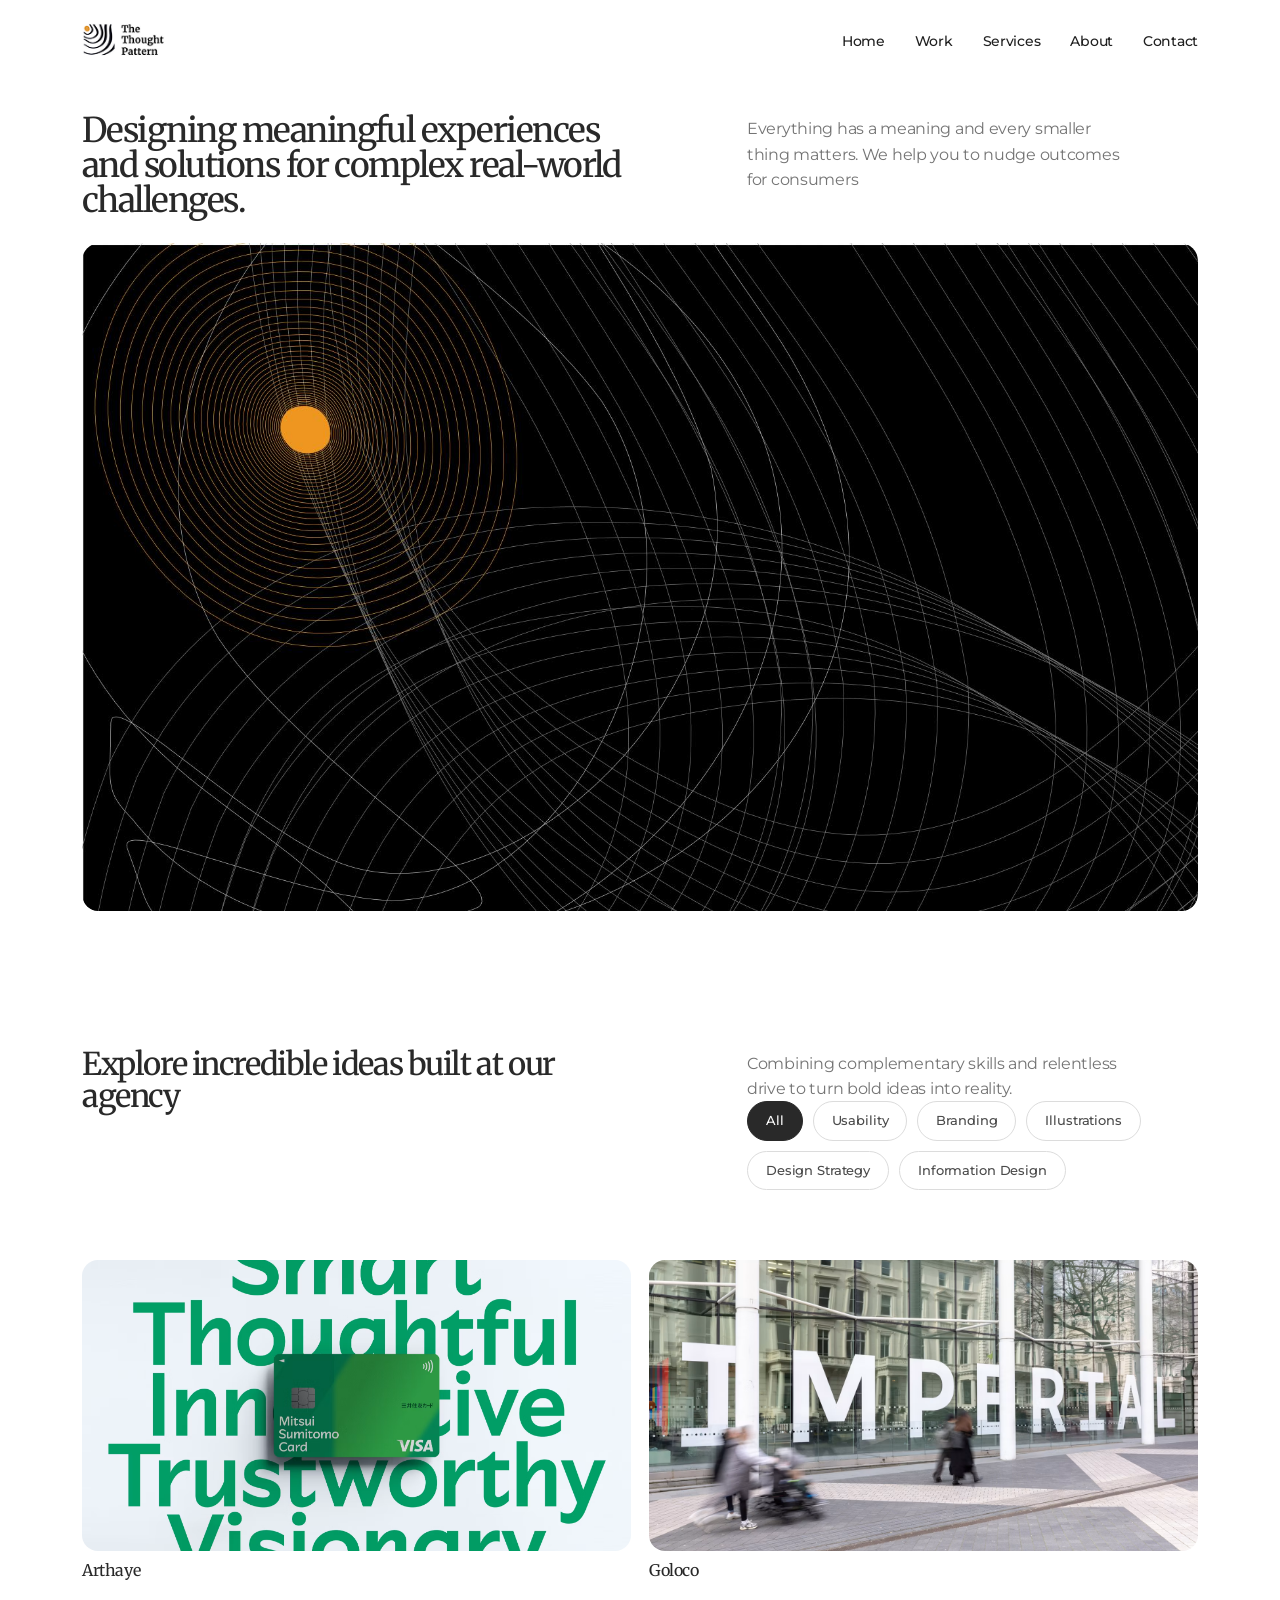
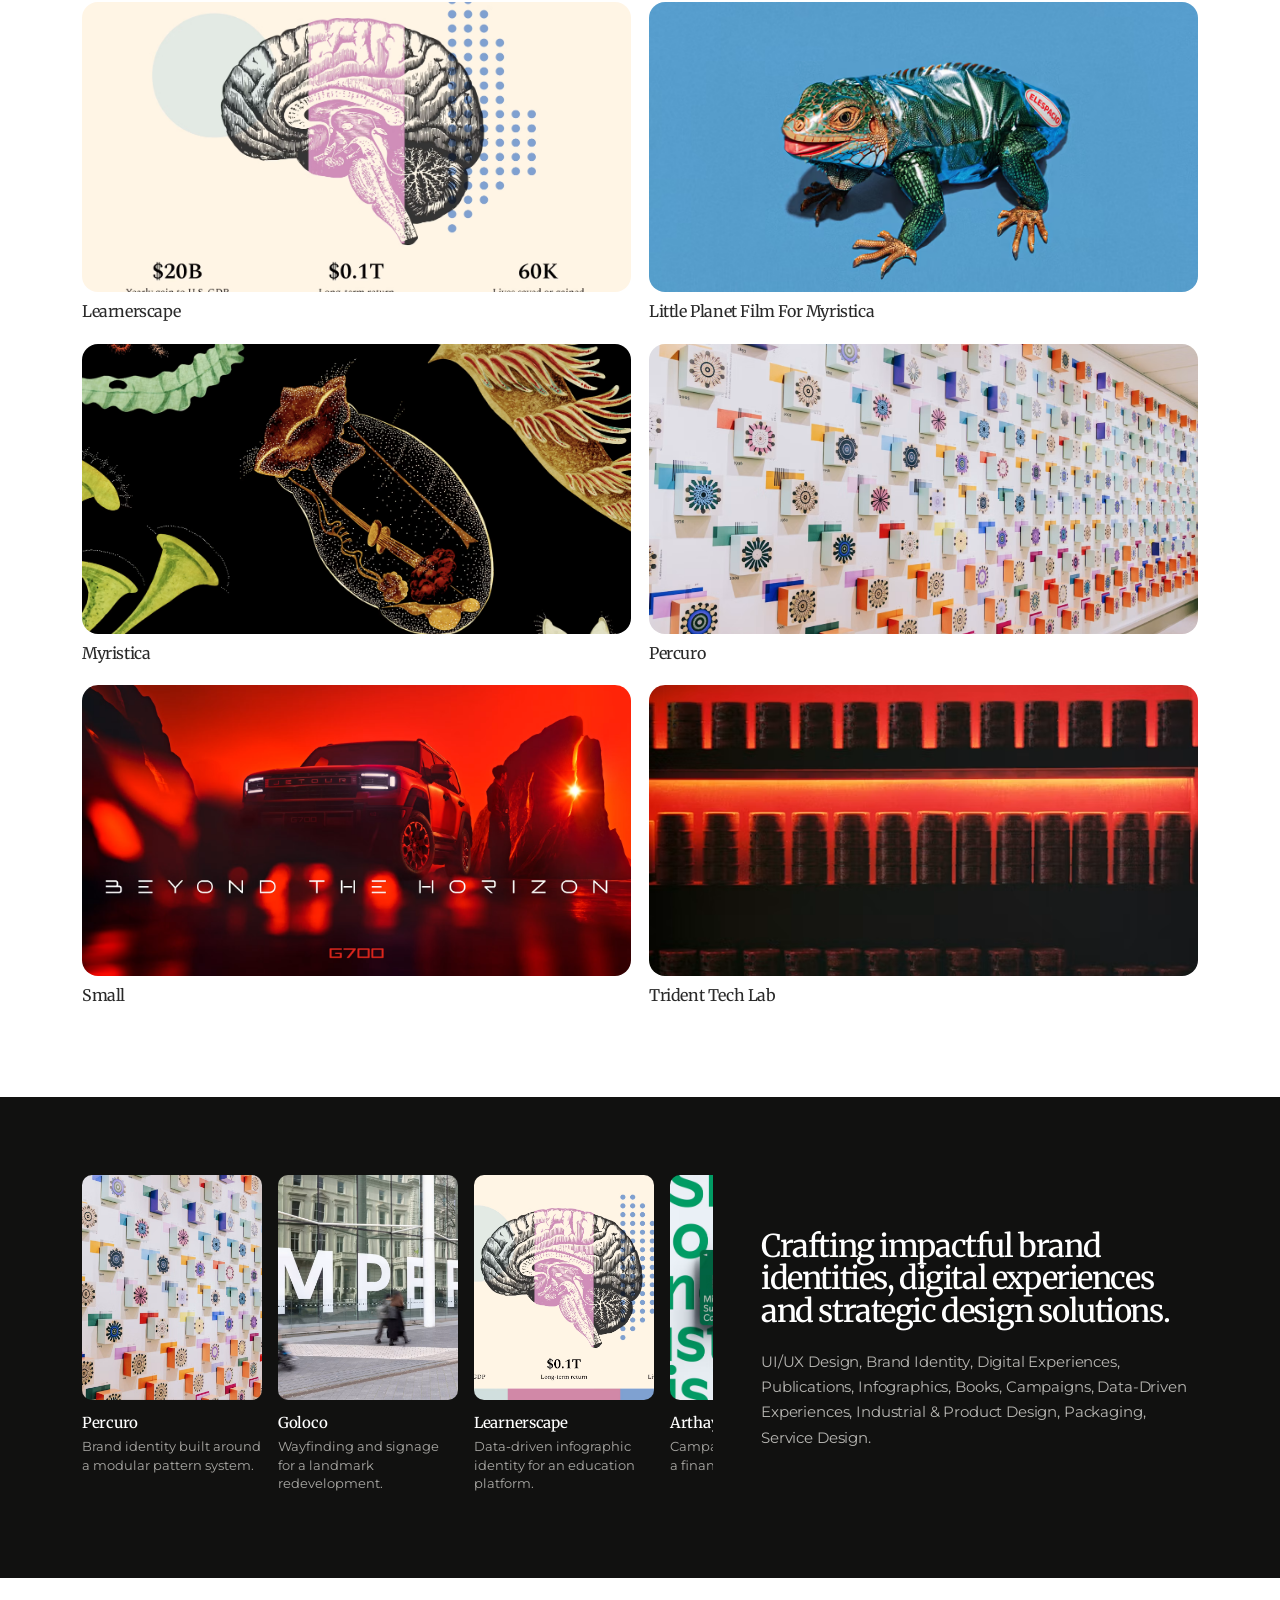
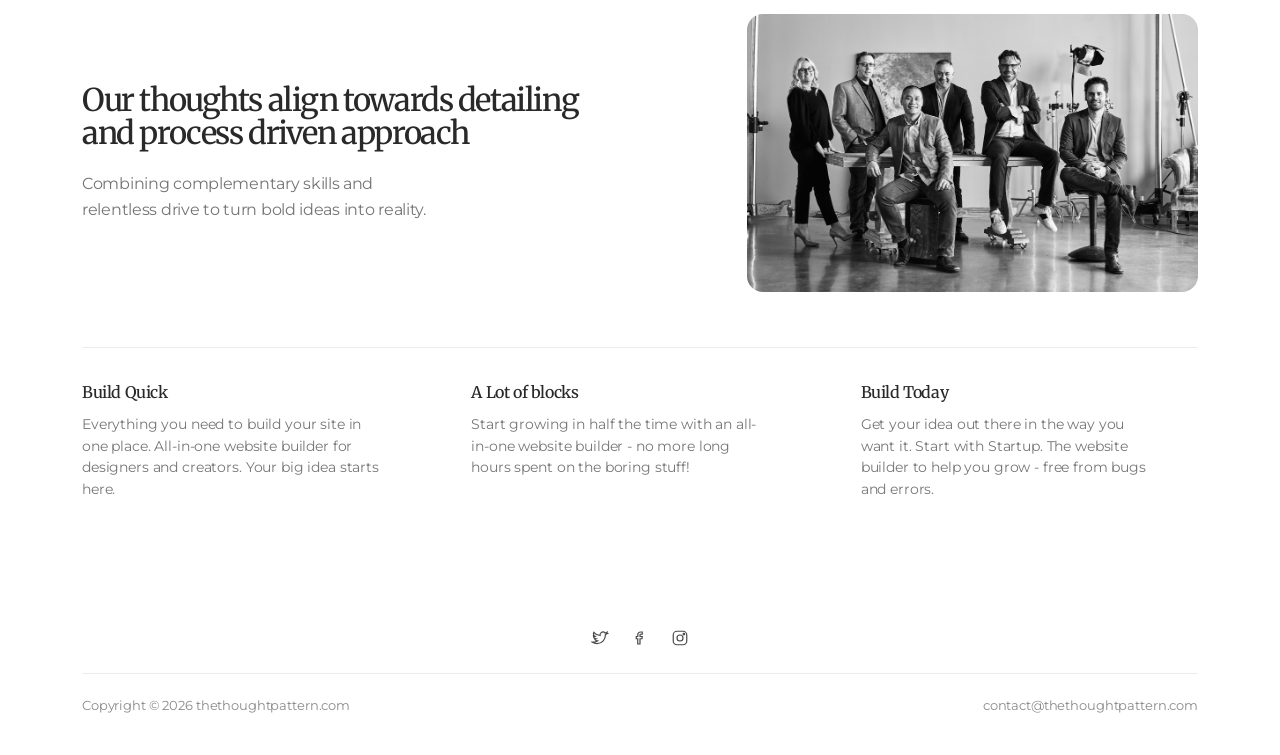
==== index.html @ 3c83d407 "Updated fixes from ChatGPT" ====
<!doctype html>
<html lang="en">
<head>
  <meta charset="utf-8">
  <meta name="viewport" content="width=device-width, initial-scale=1">
  <meta name="description" content="Bootstrap recreation of the Designmodo Startup reference page.">
  <title>Startup — Bootstrap Recreation</title>

  <!-- Bootstrap 5.1.2, matching the supplied Designmodo source -->
  <link href="https://cdn.jsdelivr.net/npm/bootstrap@5.1.2/dist/css/bootstrap.min.css" rel="stylesheet">

  <!-- Typography used by the supplied Designmodo source -->
  <link rel="preconnect" href="https://fonts.googleapis.com">
  <link rel="preconnect" href="https://fonts.gstatic.com" crossorigin>
  <link href="https://fonts.googleapis.com/css2?family=Merriweather:wght@300;400;500;600;700;800&family=Montserrat:wght@400;500;600;700&display=swap" rel="stylesheet">

  <link rel="stylesheet" href="styles.css">
</head>
<body>

<header class="site-header">
  <nav class="navbar navbar-expand-lg">
    <div class="container site-container">
      <a class="navbar-brand" href="#top" aria-label="Startup home">
        <img src="assets/logo-dark.png" alt="startup">
      </a>

      <button class="navbar-toggler border-0 shadow-none" type="button" data-bs-toggle="offcanvas" data-bs-target="#mobileNav" aria-controls="mobileNav" aria-label="Open navigation">
        <span class="navbar-toggler-icon"></span>
      </button>

      <div class="collapse navbar-collapse justify-content-end d-none d-lg-flex">
        <ul class="navbar-nav align-items-center">
          <li class="nav-item"><a class="nav-link" href="#home">Home</a></li>
          <li class="nav-item"><a class="nav-link" href="#showcase">Work</a></li>
          <li class="nav-item"><a class="nav-link" href="#services">Services</a></li>
          <li class="nav-item"><a class="nav-link" href="#features">About</a></li>
          <li class="nav-item"><a class="nav-link" href="#contact">Contact</a></li>
        </ul>
      </div>
    </div>
  </nav>
</header>

<div class="offcanvas offcanvas-end" tabindex="-1" id="mobileNav" aria-labelledby="mobileNavLabel">
  <div class="offcanvas-header">
    <a href="#top" class="mobile-logo" data-bs-dismiss="offcanvas"><img src="assets/logo-dark.png" alt="startup"></a>
    <button type="button" class="btn-close shadow-none" data-bs-dismiss="offcanvas" aria-label="Close"></button>
  </div>
  <div class="offcanvas-body">
    <nav class="mobile-links">
      <a href="#home" data-bs-dismiss="offcanvas">Home</a>
      <a href="#showcase" data-bs-dismiss="offcanvas">Work</a>
      <a href="#services" data-bs-dismiss="offcanvas">Services</a>
      <a href="#features" data-bs-dismiss="offcanvas">About</a>
      <a href="#contact" data-bs-dismiss="offcanvas">Contact</a>
    </nav>
  </div>
</div>

<main id="top">
  <!-- Feature 6 -->
  <section id="home" class="hero-section">
    <div class="container site-container">
      <div class="row hero-copy align-items-start">
        <div class="col-lg-6">
          <h1 id="landingHeroTitle">Designing meaningful experiences and solutions for complex real-world challenges.</h1>
        </div>
        <div class="col-lg-5 offset-lg-1">
          <p id="landingHeroSubtitle" class="intro-copy">Everything has a meaning and every smaller thing matters. We help you to nudge outcomes for consumers!</p>
        </div>
      </div>

      <div class="hero-image-wrap">
        <img id="landingHeroImage" src="assets/feature6.jpeg" class="img-fluid w-100 feature-image-wrap" alt="Startup illustration">
      </div>
    </div>
  </section>

  <!-- Showcase 5 -->
  <section id="showcase" class="showcase-section">
    <div class="container site-container">
      <div class="row showcase-intro align-items-start">
        <div class="col-lg-6">
          <h2 id="landingShowcaseTitle">Explore incredible ideas built at our agency</h2>
        </div>
        <div class="col-lg-5 offset-lg-1">
          <p id="featuresSubtitle" class="intro-copy">Combining complementary skills and relentless drive to turn bold ideas into reality.</p>
          <div class="filter-pills">
            <button type="button" class="filter-pill active" data-filter="all">All</button>
            <button type="button" class="filter-pill" data-filter="usability">Usability</button>
            <button type="button" class="filter-pill" data-filter="branding">Branding</button>
            <button type="button" class="filter-pill" data-filter="illustrations">Illustrations</button>
            <button type="button" class="filter-pill" data-filter="design-strategy">Design Strategy</button>
            <button type="button" class="filter-pill" data-filter="information-design">Information Design</button>
          </div>
        </div>
      </div>

      <div id="projectsGrid" class="row g-4 showcase-grid">
        <div class="col-md-6 project-card" data-categories="branding,illustrations,design-strategy,information-design">
          <a href="work-details.html?project=little-planet" class="project-link">
            <img src="assets/show1.jpg" class="project-image feature-image-wrap" alt="Little Planet">
            <div class="project-meta"><span>Little Planet</span><span class="project-arrow"></span></div>
          </a>
        </div>
        <div class="col-md-6 project-card" data-categories="usability,design-strategy">
          <a href="work-details.html?project=trident-tech-lab" class="project-link">
            <img src="assets/show2.jpg" class="project-image feature-image-wrap" alt="Trident Tech Lab">
            <div class="project-meta"><span>Trident Tech Lab</span><span class="project-arrow"></span></div>
          </a>
        </div>
        <div class="col-md-6 project-card" data-categories="branding,illustrations">
          <a href="work-details.html?project=percuro" class="project-link">
            <img src="assets/show3.jpg" class="project-image feature-image-wrap" alt="Percuro">
            <div class="project-meta"><span>Percuro</span><span class="project-arrow"></span></div>
          </a>
        </div>
        <div class="col-md-6 project-card" data-categories="usability,information-design">
          <a href="work-details.html?project=goloco" class="project-link">
            <img src="assets/show4.jpg" class="project-image feature-image-wrap" alt="Goloco">
            <div class="project-meta"><span>Goloco</span><span class="project-arrow"></span></div>
          </a>
        </div>
        <div class="col-md-6 project-card" data-categories="information-design,illustrations">
          <a href="work-details.html?project=learnerscape" class="project-link">
            <img src="assets/show5.jpg" class="project-image feature-image-wrap" alt="Learnerscape">
            <div class="project-meta"><span>Learnerscape</span><span class="project-arrow"></span></div>
          </a>
        </div>
        <div class="col-md-6 project-card" data-categories="illustrations,branding">
          <a href="work-details.html?project=myristica" class="project-link">
            <img src="assets/show6.jpg" class="project-image feature-image-wrap" alt="Myristica">
            <div class="project-meta"><span>Myristica</span><span class="project-arrow"></span></div>
          </a>
        </div>
        <div class="col-md-6 project-card" data-categories="usability,branding">
          <a href="work-details.html?project=small" class="project-link">
            <img src="assets/show7.jpg" class="project-image feature-image-wrap" alt="Small">
            <div class="project-meta"><span>Small</span><span class="project-arrow"></span></div>
          </a>
        </div>
        <div class="col-md-6 project-card" data-categories="branding,design-strategy">
          <a href="work-details.html?project=arthaye" class="project-link">
            <img src="assets/show8.jpg" class="project-image feature-image-wrap" alt="Arthaye">
            <div class="project-meta"><span>Arthaye</span><span class="project-arrow"></span></div>
          </a>
        </div>
      </div>
    </div>
  </section>

  <!-- Services -->
  <section id="services" class="capabilities-section">
    <div class="container site-container">
      <div class="row capabilities-row align-items-center">
        <div class="col-lg-7 capabilities-strip-wrap">
          <div id="capabilitiesCards" class="capabilities-strip">
            <div class="capability-card">
              <img src="assets/show3.jpg" alt="Percuro">
              <h4>Percuro</h4>
              <p>Brand identity built around a modular pattern system.</p>
            </div>
            <div class="capability-card">
              <img src="assets/show4.jpg" alt="Goloco">
              <h4>Goloco</h4>
              <p>Wayfinding and signage for a landmark redevelopment.</p>
            </div>
            <div class="capability-card">
              <img src="assets/show5.jpg" alt="Learnerscape">
              <h4>Learnerscape</h4>
              <p>Data-driven infographic identity for an education platform.</p>
            </div>
            <div class="capability-card">
              <img src="assets/show8.jpg" alt="Arthaye">
              <h4>Arthaye</h4>
              <p>Campaign visual system for a financial services brand.</p>
            </div>
          </div>
        </div>
        <div class="col-lg-5 capabilities-copy">
          <h2 id="capabilitiesTitle">Crafting impactful brand identities, digital experiences and strategic design solutions.</h2>
          <p id="capabilitiesList" class="capabilities-list">UI/UX Design, Brand Identity, Digital Experiences, Publications, Infographics, Books, Campaigns, Data-Driven Experiences, Industrial &amp; Product Design, Packaging, Service Design.</p>
        </div>
      </div>
    </div>
  </section>

  <!-- Feature 18 -->
  <section id="features" class="feature-section">
    <div class="container site-container">
      <div class="row feature-top align-items-center">
        <div class="col-lg-6 feature-copy">
          <h2 id="featuresTitle">Our thoughts align towards detailing and process driven approach</h2>
          <p id="featuresSubtitle" class="intro-copy">Combining complementary skills and relentless drive to turn bold ideas into reality.</p>
        </div>
        <div class="col-lg-5 offset-lg-1">
          <div class="feature-image-wrap">
            <img id="featuresImage" src="assets/feature18.png" class="img-fluid w-100" alt="Startup feature illustration">
          </div>
        </div>
      </div>

      <div class="feature-divider"></div>

      <div id="featureColumns" class="row feature-columns">
        <div class="col-sm-4">
          <h3>Build Quick</h3>
          <p>Everything you need to build your site in one place. All-in-one website builder for designers and creators. Your big idea starts here.</p>
        </div>
        <div class="col-sm-4">
          <h3>A Lot of blocks</h3>
          <p>Start growing in half the time with an all-in-one website builder - no more long hours spent on the boring stuff!</p>
        </div>
        <div class="col-sm-4">
          <h3>Build Today</h3>
          <p>Get your idea out there in the way you want it. Start with Startup. The website builder to help you grow - free from bugs and errors.</p>
        </div>
      </div>
    </div>
  </section>
</main>

<footer id="contact" class="site-footer">
  <div class="container site-container">
    <div class="footer-social">
      <a id="footerTwitter" href="#" aria-label="Twitter"><svg viewBox="0 0 24 24" fill="none" stroke="currentColor" stroke-width="1.6"><path d="M22 5.9c-.7.3-1.5.6-2.3.7.8-.5 1.5-1.3 1.8-2.3-.8.5-1.7.8-2.6 1-1.5-1.6-4-1.7-5.6-.2-1 .9-1.4 2.3-1.2 3.6-3.3-.2-6.3-1.8-8.3-4.3-.3.6-.5 1.3-.5 2 0 1.4.7 2.6 1.8 3.3-.6 0-1.2-.2-1.8-.5v.1c0 1.9 1.4 3.5 3.2 3.9-.3.1-.7.1-1 .1-.3 0-.5 0-.7-.1.5 1.6 2 2.7 3.7 2.7-1.4 1.1-3.1 1.7-4.9 1.7H2c1.7 1.1 3.8 1.8 6 1.8 7.2 0 11.2-6 11.2-11.2v-.5c.8-.6 1.4-1.3 1.9-2.1z"/></svg></a>
      <a id="footerFacebook" href="#" aria-label="Facebook"><svg viewBox="0 0 24 24" fill="none" stroke="currentColor" stroke-width="1.6"><path d="M15 4h-2a4 4 0 0 0-4 4v2H7v3h2v7h3v-7h2.6l.4-3H12V8a1 1 0 0 1 1-1h2z"/></svg></a>
      <a id="footerInstagram" href="#" aria-label="Instagram"><svg viewBox="0 0 24 24" fill="none" stroke="currentColor" stroke-width="1.6"><rect x="3" y="3" width="18" height="18" rx="5"/><circle cx="12" cy="12" r="4"/><circle cx="17.2" cy="6.8" r="1"/></svg></a>
    </div>
    <div class="footer-bottom">
      <span id="footerCopyright">Copyright &copy; 2026 thethoughtpattern.com</span>
      <a id="footerEmail" href="mailto:contact@thethoughtpattern.com">contact@thethoughtpattern.com</a>
    </div>
  </div>
</footer>

<script src="https://cdn.jsdelivr.net/npm/bootstrap@5.1.2/dist/js/bootstrap.bundle.min.js"></script>

<script>
  // Pages CMS content loader. Pages CMS writes JSON to GitHub; this script
  // makes the static HTML consume those files at runtime.
  (function () {
    'use strict';

    function assetUrl(value) {
      if (!value) return '';
      // Pages CMS commonly writes "/assets/..." for public sites.
      // "./assets/..." also works when the site is hosted at a GitHub Pages subpath.
      return value.charAt(0) === '/' ? '.' + value : value;
    }

    async function getJSON(path) {
      var response = await fetch(path + (path.indexOf('?') === -1 ? '?v=' + Date.now() : ''));
      if (!response.ok) throw new Error('Could not load ' + path + ' (' + response.status + ')');
      return response.json();
    }

    function text(el, value) {
      if (el && value !== undefined && value !== null) el.textContent = value;
    }

    function renderProjects(projects) {
      var grid = document.getElementById('projectsGrid');
      if (!grid || !Array.isArray(projects)) return;

      grid.innerHTML = projects.map(function (project) {
        var categories = Array.isArray(project.categories) ? project.categories.join(',') : '';
        var image = assetUrl(project.image || project.hero || '');
        var slug = encodeURIComponent(project.slug || '');
        var title = project.title || project.slug || 'Project';
        return '<div class="col-md-6 project-card" data-categories="' + categories + '">' +
          '<a href="work-details.html?project=' + slug + '" class="project-link">' +
          '<img src="' + image + '" class="project-image feature-image-wrap" alt="' + title.replace(/"/g, '&quot;') + '">' +
          '<div class="project-meta"><span>' + title + '</span><span class="project-arrow"></span></div>' +
          '</a></div>';
      }).join('');

      initFilters();
    }

    function renderCapabilities(cards) {
      var wrap = document.getElementById('capabilitiesCards');
      if (!wrap || !Array.isArray(cards)) return;
      wrap.innerHTML = cards.map(function (card) {
        return '<div class="capability-card">' +
          '<img src="' + assetUrl(card.image) + '" alt="' + (card.title || '') .replace(/"/g, '&quot;') + '">' +
          '<h4>' + (card.title || '') + '</h4>' +
          '<p>' + (card.description || '') + '</p>' +
          '</div>';
      }).join('');
    }

    function renderFeatures(columns) {
      var wrap = document.getElementById('featureColumns');
      if (!wrap || !Array.isArray(columns)) return;
      wrap.innerHTML = columns.map(function (column) {
        return '<div class="col-sm-4"><h3>' + (column.title || '') + '</h3><p>' + (column.text || '') + '</p></div>';
      }).join('');
    }

    function initFilters() {
      var pills = document.querySelectorAll('.filter-pill');
      var cards = document.querySelectorAll('.project-card');
      pills.forEach(function (pill) {
        pill.onclick = function () {
          pills.forEach(function (p) { p.classList.remove('active'); });
          pill.classList.add('active');
          var filter = pill.getAttribute('data-filter');
          cards.forEach(function (card) {
            var cats = (card.getAttribute('data-categories') || '').split(',');
            card.classList.toggle('is-hidden', filter !== 'all' && cats.indexOf(filter) === -1);
          });
        };
      });
    }

    async function loadLanding() {
      try {
        var data = await getJSON('content/landing.json');
        if (data.hero) {
          text(document.getElementById('landingHeroTitle'), data.hero.title);
          text(document.getElementById('landingHeroSubtitle'), data.hero.subtitle);
          var heroImage = document.getElementById('landingHeroImage');
          if (heroImage && data.hero.image) heroImage.src = assetUrl(data.hero.image);
        }
        if (data.showcase) {
          text(document.getElementById('landingShowcaseTitle'), data.showcase.title);
          text(document.getElementById('landingShowcaseSubtitle'), data.showcase.subtitle);
        }
        if (data.capabilities) {
          text(document.getElementById('capabilitiesTitle'), data.capabilities.title);
          text(document.getElementById('capabilitiesList'), data.capabilities.list);
          renderCapabilities(data.capabilities.cards);
        }
        if (data.features) {
          text(document.getElementById('featuresTitle'), data.features.title);
          text(document.getElementById('featuresSubtitle'), data.features.subtitle);
          var featureImage = document.getElementById('featuresImage');
          if (featureImage && data.features.image) featureImage.src = assetUrl(data.features.image);
          renderFeatures(data.features.columns);
        }
        if (data.footer) {
          text(document.getElementById('footerCopyright'), data.footer.copyright);
          var email = document.getElementById('footerEmail');
          if (email && data.footer.email) {
            email.textContent = data.footer.email;
            email.href = 'mailto:' + data.footer.email;
          }
          ['twitter', 'facebook', 'instagram'].forEach(function (network) {
            var link = document.getElementById('footer' + network.charAt(0).toUpperCase() + network.slice(1));
            if (link && data.footer.social && data.footer.social[network]) link.href = data.footer.social[network];
          });
        }
      } catch (error) {
        console.error('Landing content could not be loaded:', error);
      }

      try {
        var manifest = await getJSON('content/projects/index.json');
        renderProjects(manifest.projects || manifest);
      } catch (error) {
        // The original HTML cards remain as a graceful fallback.
        console.error('Project manifest could not be loaded:', error);
        initFilters();
      }
    }

    initFilters();
    loadLanding();
  })();
</script>

<script>
  // Work section filtering
  (function () {
    var pills = document.querySelectorAll('.filter-pill');
    var cards = document.querySelectorAll('.project-card');
    pills.forEach(function (pill) {
      pill.addEventListener('click', function () {
        pills.forEach(function (p) { p.classList.remove('active'); });
        pill.classList.add('active');
        var filter = pill.getAttribute('data-filter');
        cards.forEach(function (card) {
          var cats = (card.getAttribute('data-categories') || '').split(',');
          var show = filter === 'all' || cats.indexOf(filter) !== -1;
          card.classList.toggle('is-hidden', !show);
        });
      });
    });
  })();

  // Hero image grows as the page is scrolled past the first fold
  (function () {
    var heroSection = document.querySelector('.hero-section');
    var heroImg = document.querySelector('.hero-image-wrap img');
    if (!heroSection || !heroImg) return;
    var ticking = false;

    function update() {
      var heroHeight = heroSection.offsetHeight || 1;
      var scrolled = Math.min(Math.max(window.scrollY, 0), heroHeight);
      var progress = scrolled / heroHeight; // 0 -> 1 across the hero section
      var scale = 1 + progress * 0.22;
      heroImg.style.transform = 'scale(' + scale.toFixed(3) + ')';
      ticking = false;
    }

    window.addEventListener('scroll', function () {
      if (!ticking) {
        window.requestAnimationFrame(update);
        ticking = true;
      }
    }, { passive: true });

    update();
  })();
</script>
</body>
</html>
---- styles.css ----
:root {
  --ink: #292929;
  --muted: #747474;
  --blue: #1267f4;
  --page: #ffffff;
  --dark-bg: #111110;
  --dark-line: rgba(255,255,255,0.12);
}

html { scroll-behavior: smooth; }
body {
  margin: 0;
  background: var(--page);
  color: var(--ink);
  font-family: 'Montserrat', sans-serif;
  -webkit-font-smoothing: antialiased;
  text-rendering: optimizeLegibility;
}

img { display: block; max-width: 100%; }
a { color: inherit; }

.site-container {
  width: 100%;
}

/* 1440px target: Bootstrap's 1140px desktop container is retained,
   while the inner content is optically tuned to the supplied reference. */
@media (min-width: 1200px) {
  .site-container { max-width: 1140px; }
}

@media (min-width: 1400px) {
  .site-container { max-width: 1140px; }
}

.site-header {
  background: #fff;
  position: relative;
  z-index: 1000;
}

.navbar {
  min-height: 72px;
  padding: 20px 0;
}

.navbar-brand { margin: 0; padding: 0; line-height: 1; }
.navbar-brand img { width: 88px; height: auto; }

.navbar-nav { gap: 30px; }
.nav-link {
  padding: 0 !important;
  color: #202020 !important;
  font-size: 14px;
  line-height: 1;
  font-weight: 500;
  letter-spacing: -0.02em;
}
.nav-link:hover { opacity: .65; }

.navbar-toggler { padding: 5px; }
.navbar-toggler-icon {
  width: 23px;
  height: 23px;
  background-image: none;
  position: relative;
  display: block;
}
.navbar-toggler-icon::before,
.navbar-toggler-icon::after,
.navbar-toggler-icon {
  background-color: transparent;
}
.navbar-toggler-icon::before {
  content: '';
  position: absolute;
  left: 2px;
  right: 2px;
  top: 6px;
  height: 2px;
  background: #222;
  box-shadow: 0 7px 0 #222;
}

.offcanvas { width: min(340px, 88vw) !important; }
.offcanvas-header { padding: 24px; }
.mobile-logo img { width: 88px; }
.offcanvas-body { padding: 10px 24px 32px; }
.mobile-links { display: flex; flex-direction: column; gap: 26px; }
.mobile-links a { text-decoration: none; font-size: 20px; font-weight: 600; }

.hero-section {
  padding: 32px 0 24px;
  display: flex;
  flex-direction: column;
  min-height: calc(100vh - 92px);
}
.hero-section .site-container { display: flex; flex-direction: column; flex: 1 1 auto; }
.hero-copy { margin-bottom: 26px; flex: 0 0 auto; }

h1, h2, h3 {
  font-family: 'Merriweather', serif;
  font-weight: 500;
  letter-spacing: -0.045em;
  margin: 0;
  color: var(--ink);
}

h1 {
  max-width: 575px;
  font-size: clamp(34px, 2.65vw, 40px);
  line-height: 1.02;
}

.intro-copy {
  max-width: 390px;
  margin: 3px 0 0;
  font-size: 16px;
  line-height: 1.58;
  font-weight: 400;
  color: var(--muted);
  letter-spacing: -0.018em;
}

.hero-image-wrap {
  width: 100%;
  overflow: hidden;
  border-radius: 18px;
  flex: 1 1 auto;
  min-height: 260px;
  position: relative;
}
.hero-image-wrap img {
  width: 100%;
  height: 100%;
  object-fit: cover;
  transform-origin: 50% 30%;
  will-change: transform;
}

.showcase-section { padding: 112px 0 92px; }
.showcase-intro { margin-bottom: 30px; }

.filter-pills {
  display: flex;
  flex-wrap: wrap;
  gap: 10px;
  margin: 0 0 40px;
}
.filter-pill {
  appearance: none;
  border: 1px solid #dcdcdc;
  background: #fff;
  color: #4a4a4a;
  font-family: 'Montserrat', sans-serif;
  font-size: 13px;
  font-weight: 500;
  letter-spacing: -0.01em;
  padding: 9px 18px;
  border-radius: 999px;
  cursor: pointer;
  transition: background .18s ease, color .18s ease, border-color .18s ease;
}
.filter-pill:hover { border-color: #a8a8a8; }
.filter-pill.active {
  background: var(--ink);
  border-color: var(--ink);
  color: #fff;
}

.project-card { transition: opacity .2s ease; }
.project-card.is-hidden { display: none; }

h2 {
  max-width: 520px;
  font-size: clamp(31px, 2.45vw, 37px);
  line-height: 1.04;
}

.showcase-grid { --bs-gutter-x: 18px; --bs-gutter-y: 22px; }
.project-link { display: block; text-decoration: none; }
.project-image {
  width: 100%;
  aspect-ratio: 1.89 / 1;
  object-fit: cover;
  transition: transform .25s ease;
}
.project-link:hover .project-image { transform: scale(1.008); }
.project-meta {
  display: flex;
  align-items: center;
  justify-content: space-between;
  padding-top: 10px;
  font-family: 'Merriweather', serif;
  font-size: 16px;
  line-height: 1.2;
  letter-spacing: -0.025em;
}
.project-arrow { font-family: 'Montserrat', sans-serif; font-size: 19px; font-weight: 400; }

.feature-section { padding: 36px 0 70px; }
.feature-top { margin-bottom: 55px; }
.feature-copy { padding-right: 45px; }
.feature-logo { width: 88px; margin-bottom: 15px; }
.feature-copy h2 { max-width: 500px; }
.feature-copy .intro-copy { margin-top: 22px; max-width: 360px; }
.feature-image-wrap {
  border-radius: 16px;
  overflow: hidden;
}
.feature-image-wrap img { width: 100%; }

.feature-divider {
  border-top: 1px solid #ececec;
  margin-bottom: 34px;
}
.feature-columns { --bs-gutter-x: 52px; }
.feature-columns h3 {
  font-size: 16px;
  line-height: 1.25;
  letter-spacing: -0.025em;
  margin-bottom: 12px;
}
.feature-columns p {
  max-width: 300px;
  margin: 0;
  color: #777;
  font-size: 14px;
  line-height: 1.55;
  letter-spacing: -0.01em;
}

/* Services / Capabilities band */
.capabilities-section {
  background: var(--dark-bg);
  padding: 78px 0;
  color: #f2f2f0;
}
.capabilities-row { --bs-gutter-x: 48px; }
.capabilities-strip-wrap { overflow: hidden; }
.capabilities-strip {
  display: flex;
  gap: 16px;
  overflow-x: auto;
  padding-bottom: 6px;
  scrollbar-width: thin;
}
.capability-card {
  flex: 0 0 180px;
  width: 180px;
}
.capability-card img {
  width: 100%;
  aspect-ratio: 3.2 / 4;
  object-fit: cover;
  border-radius: 10px;
  margin-bottom: 14px;
}
.capability-card h4 {
  font-family: 'Merriweather', serif;
  font-weight: 500;
  font-size: 15px;
  letter-spacing: -0.02em;
  margin: 0 0 6px;
  color: #fff;
}
.capability-card p {
  font-size: 12.5px;
  line-height: 1.5;
  color: #a9a8a4;
  margin: 0;
}
.capabilities-copy { padding-top: 6px; }
.capabilities-copy h2 { color: #fff; max-width: 480px; }
.capabilities-list {
  margin: 22px 0 0;
  max-width: 430px;
  font-size: 14.5px;
  line-height: 1.75;
  color: #b7b6b2;
  letter-spacing: -0.01em;
}

/* Footer */
.site-footer { padding: 58px 0 40px; }
.footer-social {
  display: flex;
  justify-content: center;
  gap: 22px;
  margin-bottom: 26px;
}
.footer-social a {
  display: flex;
  color: var(--ink);
  opacity: .85;
  transition: opacity .18s ease;
}
.footer-social a:hover { opacity: 1; }
.footer-social svg { width: 18px; height: 18px; }
.footer-bottom {
  border-top: 1px solid #ececec;
  padding-top: 22px;
  display: flex;
  justify-content: space-between;
  flex-wrap: wrap;
  gap: 10px;
  font-size: 13px;
  color: #8a8a8a;
  letter-spacing: -0.01em;
}
.footer-bottom a { color: #8a8a8a; text-decoration: none; }
.footer-bottom a:hover { color: var(--ink); }

@media (max-width: 1199.98px) {
  .navbar { padding-left: 24px; padding-right: 24px; }
  .hero-section { padding-top: 50px; }
  .showcase-section { padding-top: 90px; }
}

@media (max-width: 991.98px) {
  .navbar { min-height: 64px; padding-top: 17px; padding-bottom: 17px; }
  .navbar-brand img { width: 84px; }
  .hero-section { padding-top: 46px; min-height: auto; }
  .hero-copy { margin-bottom: 34px; }
  .hero-copy .intro-copy { margin-top: 22px; }
  .hero-image-wrap { min-height: 0; aspect-ratio: 4 / 3; flex: none; }
  .showcase-section { padding-top: 78px; }
  .showcase-intro { margin-bottom: 34px; }
  .showcase-intro .intro-copy { margin-top: 22px; }
  .feature-section { padding-top: 25px; }
  .feature-copy { padding-right: 0; margin-bottom: 34px; }
  .feature-top { margin-bottom: 42px; }
  .capabilities-section { padding: 60px 0; }
  .capabilities-copy { margin-top: 36px; }
}

@media (max-width: 767.98px) {
  .site-container { padding-left: 22px; padding-right: 22px; }
  .navbar { padding-left: 22px; padding-right: 22px; }
  .hero-section { padding-top: 38px; }
  h1 { font-size: clamp(31px, 8.8vw, 38px); line-height: 1.05; }
  h2 { font-size: clamp(29px, 8vw, 35px); }
  .intro-copy { font-size: 14px; line-height: 1.6; }
  .hero-image-wrap { margin-left: 0; width: 100%; }
  .showcase-section { padding: 78px 0 65px; }
  .showcase-grid { --bs-gutter-x: 0; --bs-gutter-y: 30px; }
  .project-image { aspect-ratio: 1.89 / 1; }
  .feature-section { padding: 20px 0 55px; }
  .feature-image-wrap { margin-top: 6px; }
  .feature-divider { margin-top: 46px; margin-bottom: 32px; }
  .feature-columns { --bs-gutter-y: 32px; }
  .feature-columns p { max-width: 420px; font-size: 12px; }
  .filter-pills { gap: 8px; margin-bottom: 30px; }
  .filter-pill { padding: 7px 14px; font-size: 12px; }
  .capability-card { flex-basis: 150px; width: 150px; }
  .footer-bottom { justify-content: center; text-align: center; }
}

@media (max-width: 479.98px) {
  .site-container { padding-left: 18px; padding-right: 18px; }
  .navbar { padding-left: 18px; padding-right: 18px; }
  .hero-copy { margin-bottom: 28px; }
  .showcase-section { padding-top: 66px; }
  .project-meta { font-size: 12px; }
  .feature-logo { width: 82px; }
}
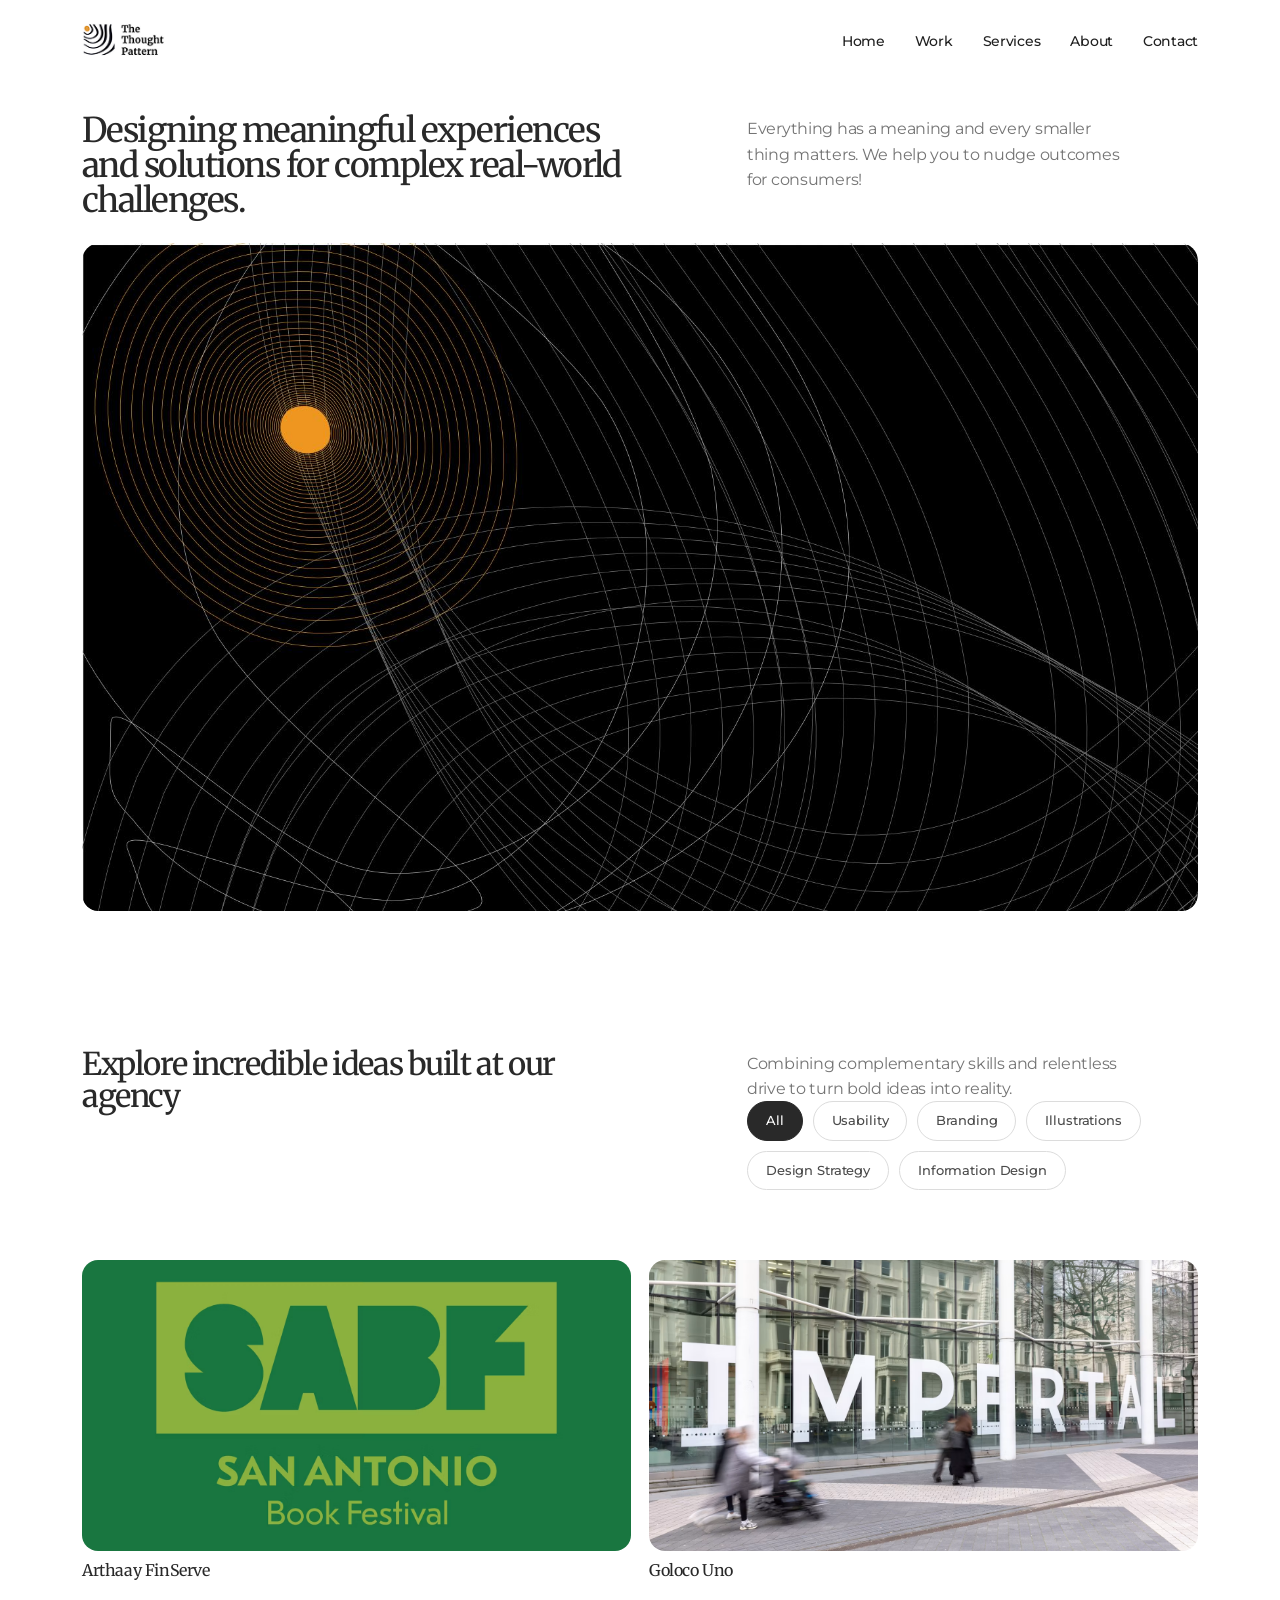
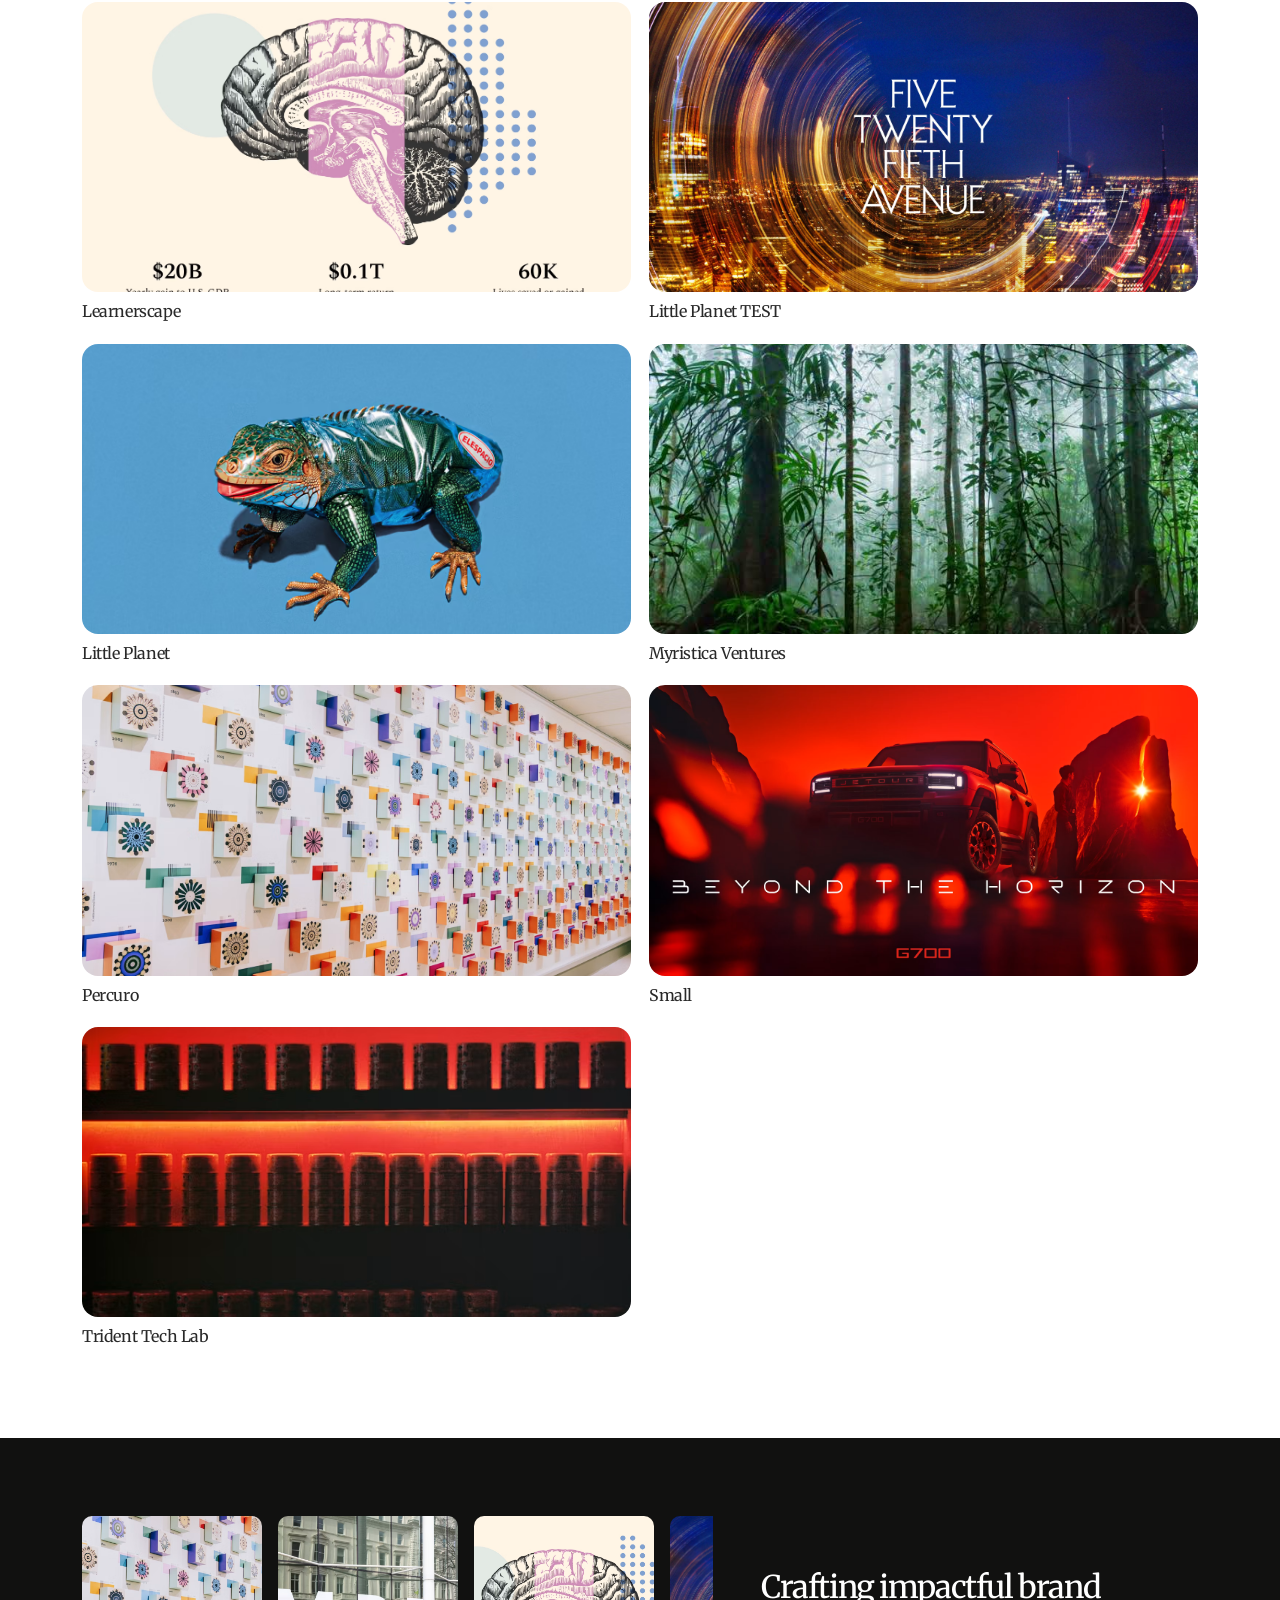
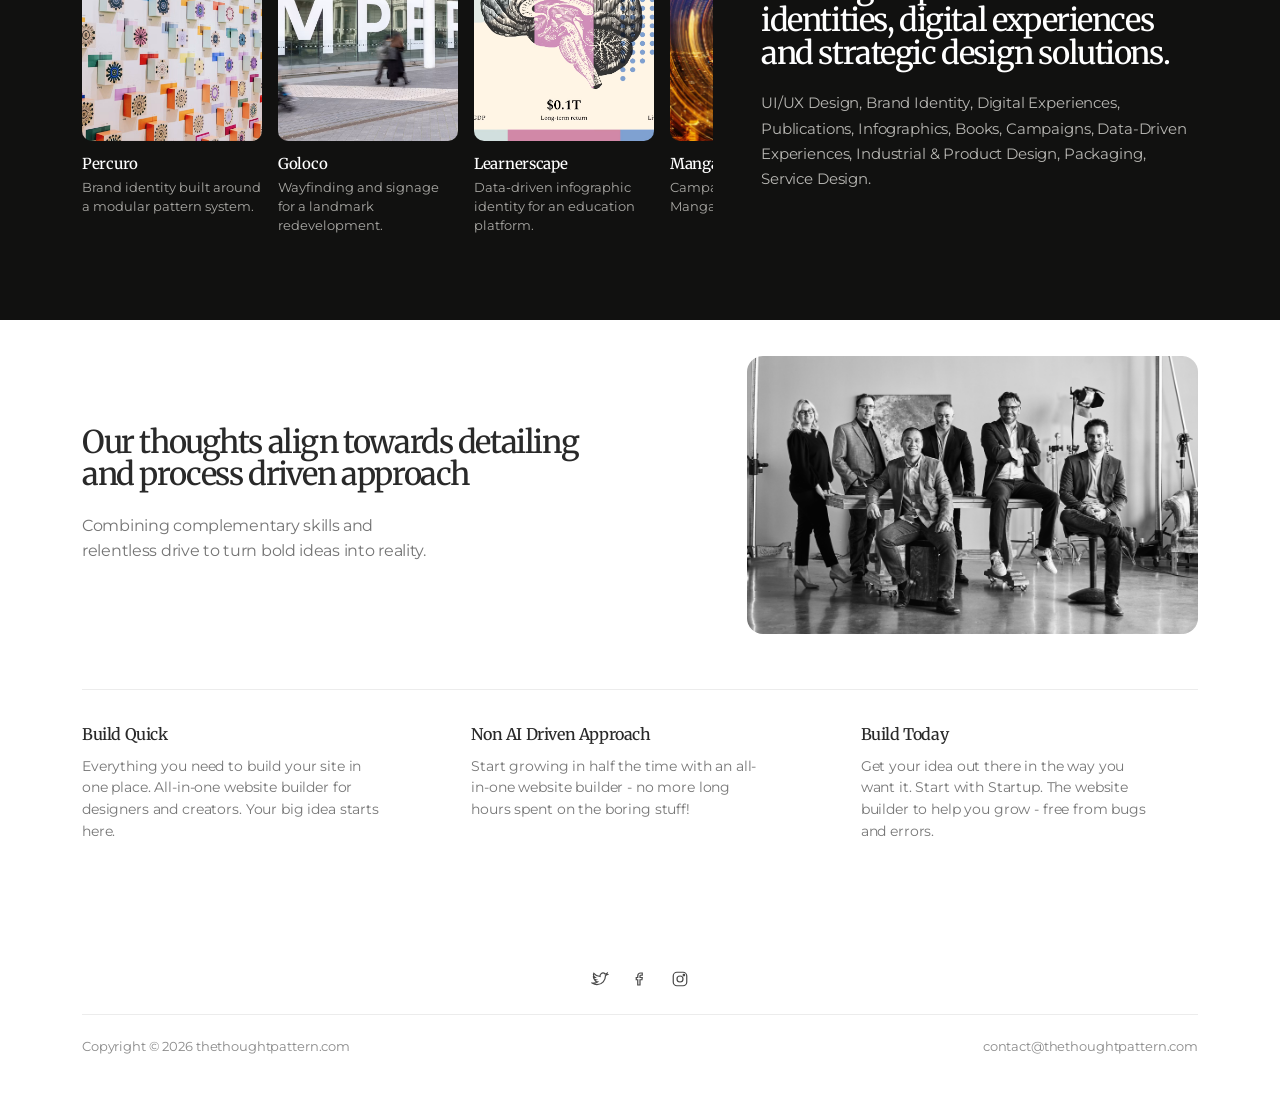
==== commit e7a1ce03: "Update index.html" ====
--- a/index.html
+++ b/index.html
@@ -141,7 +141,7 @@
           </a>
         </div>
         <div class="col-md-6 project-card" data-categories="branding,design-strategy">
-          <a href="work-details.html?project=arthaye" class="project-link">
+          <a href="work-details.html?project=arthay" class="project-link">
             <img src="assets/show8.jpg" class="project-image feature-image-wrap" alt="Arthaye">
             <div class="project-meta"><span>Arthaye</span><span class="project-arrow"></span></div>
           </a>
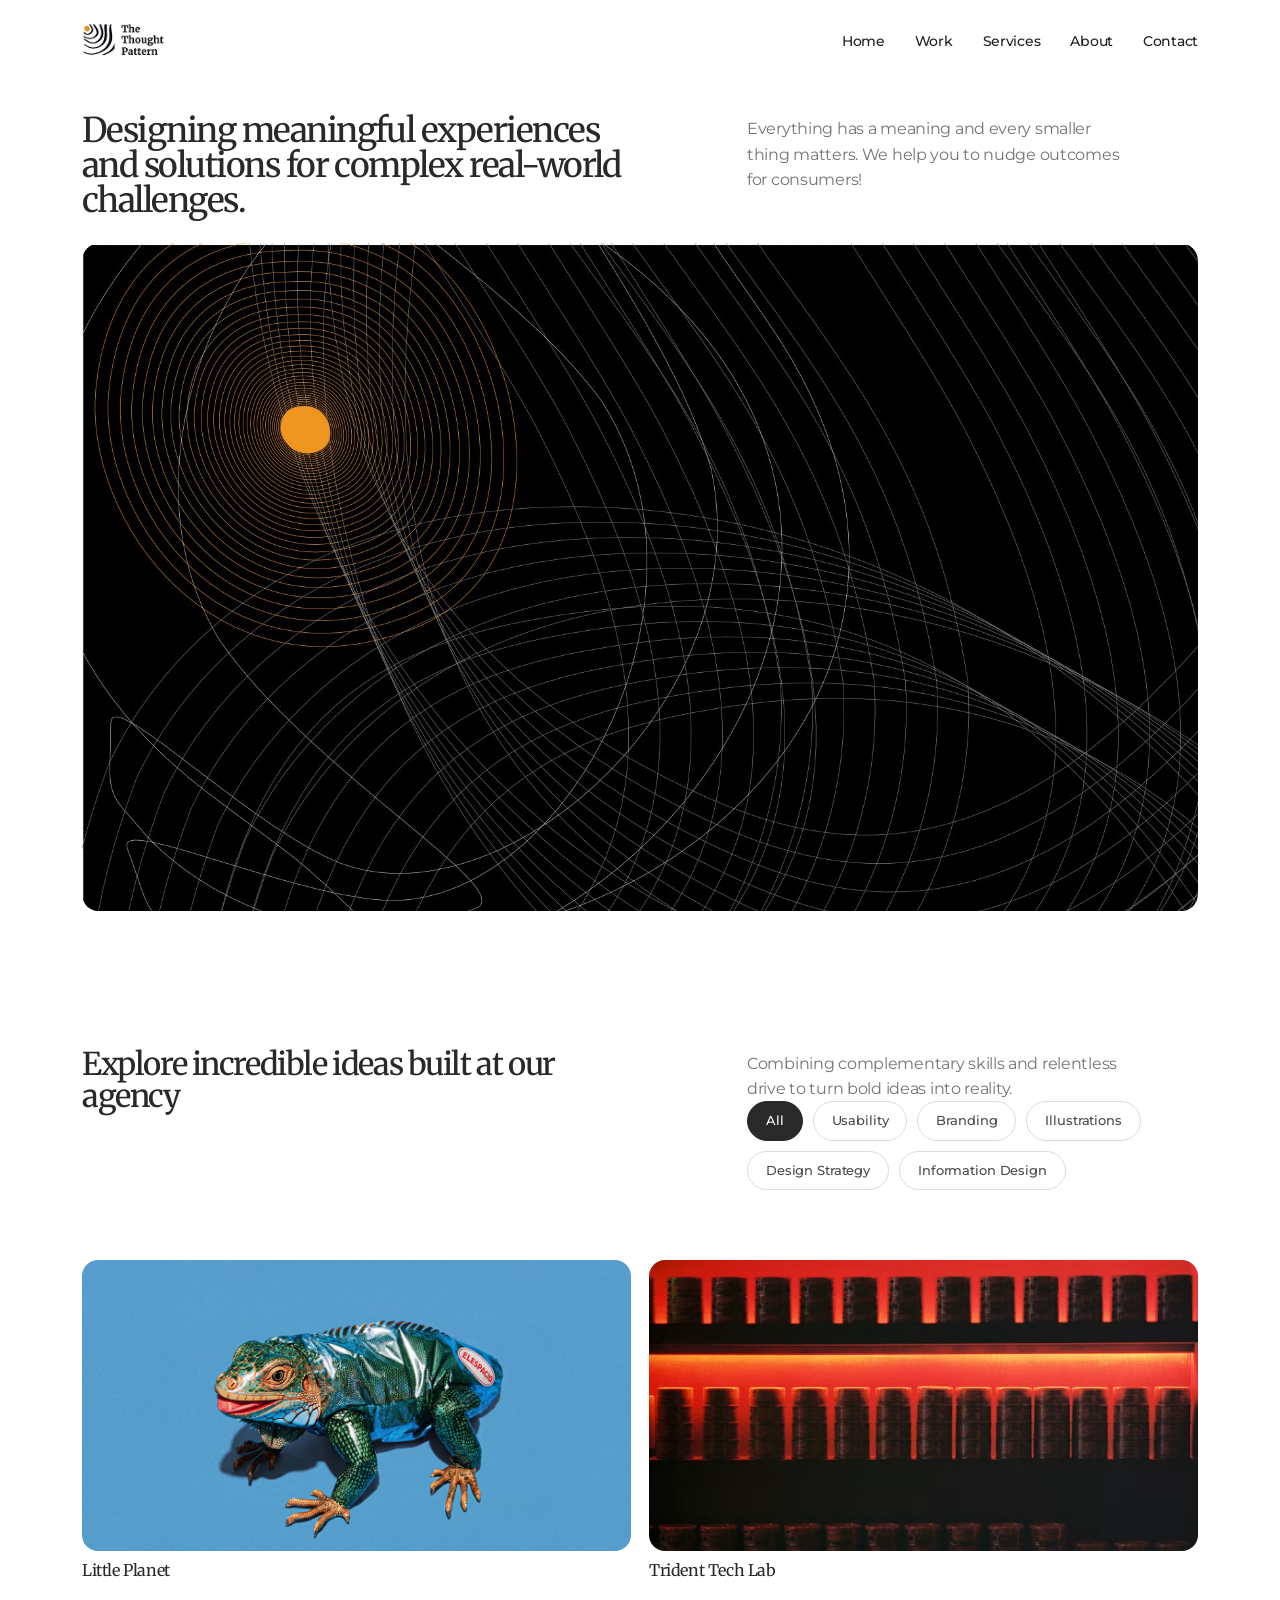
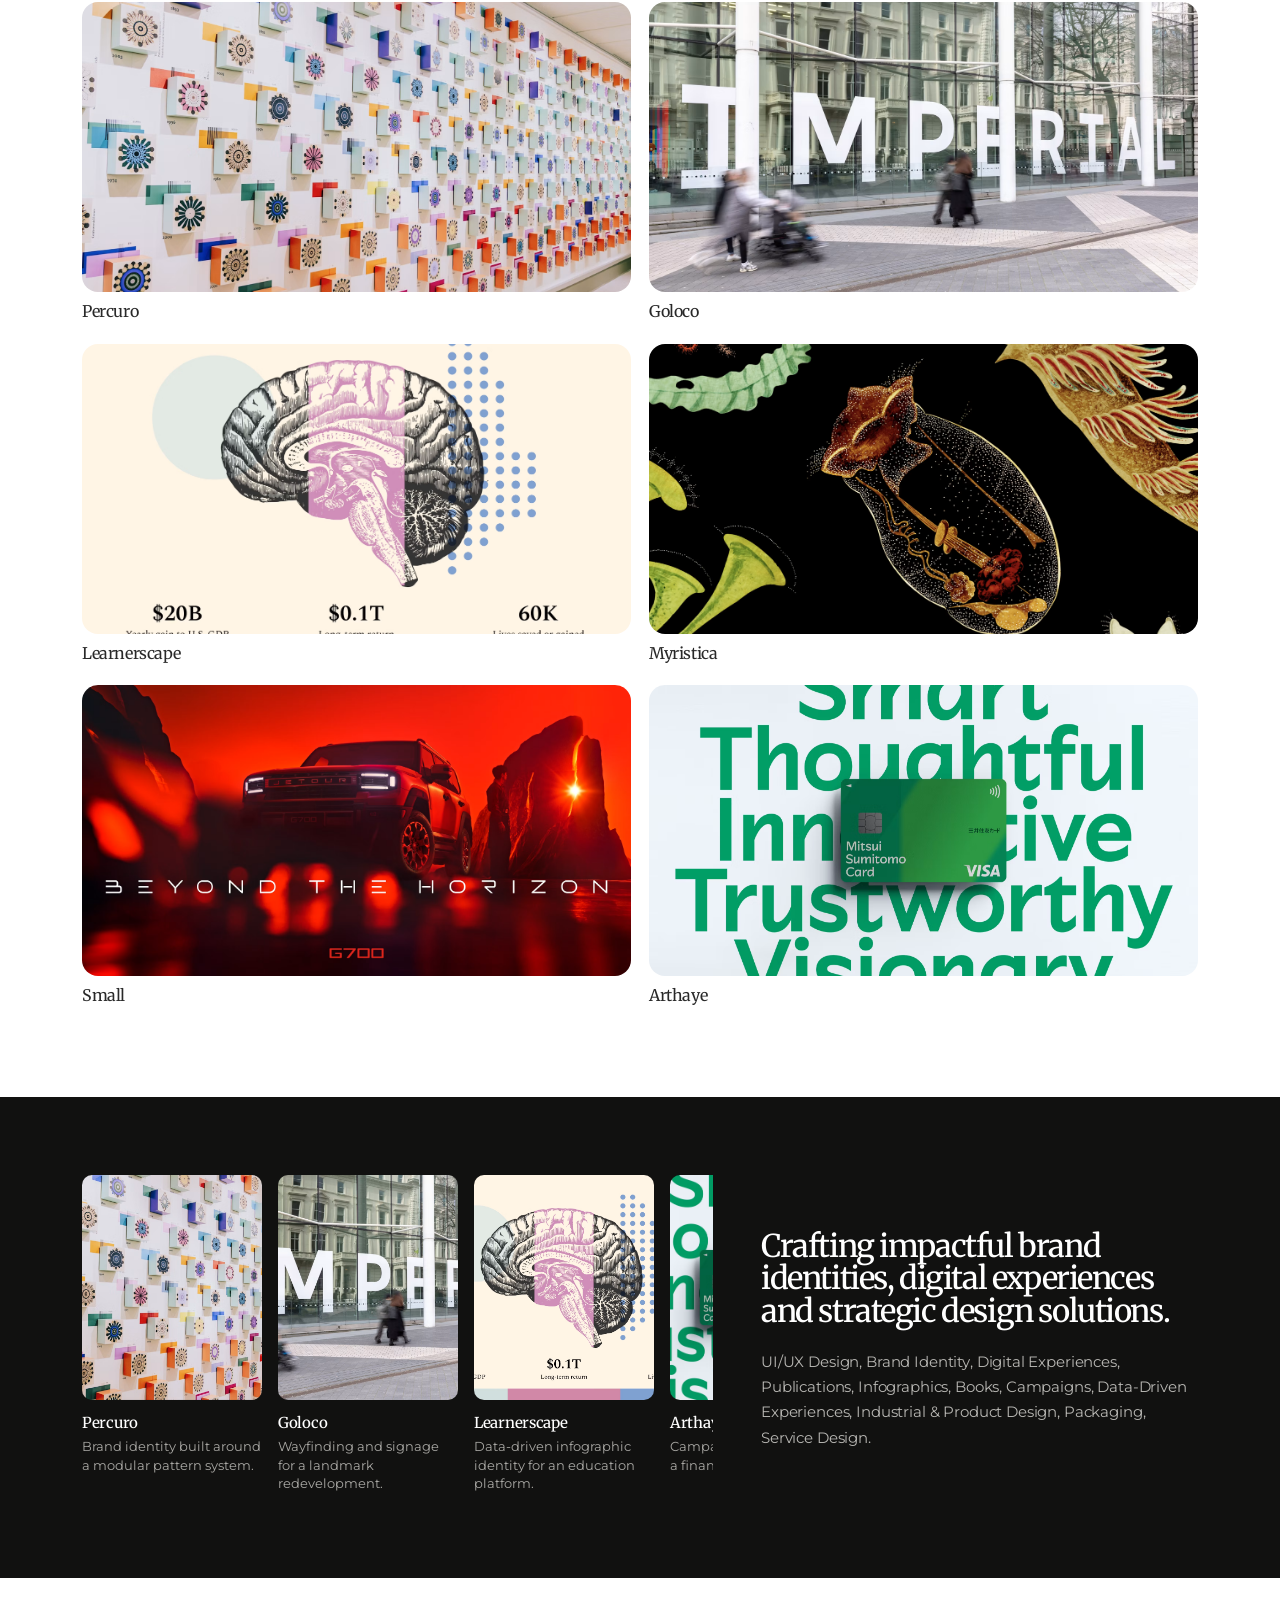
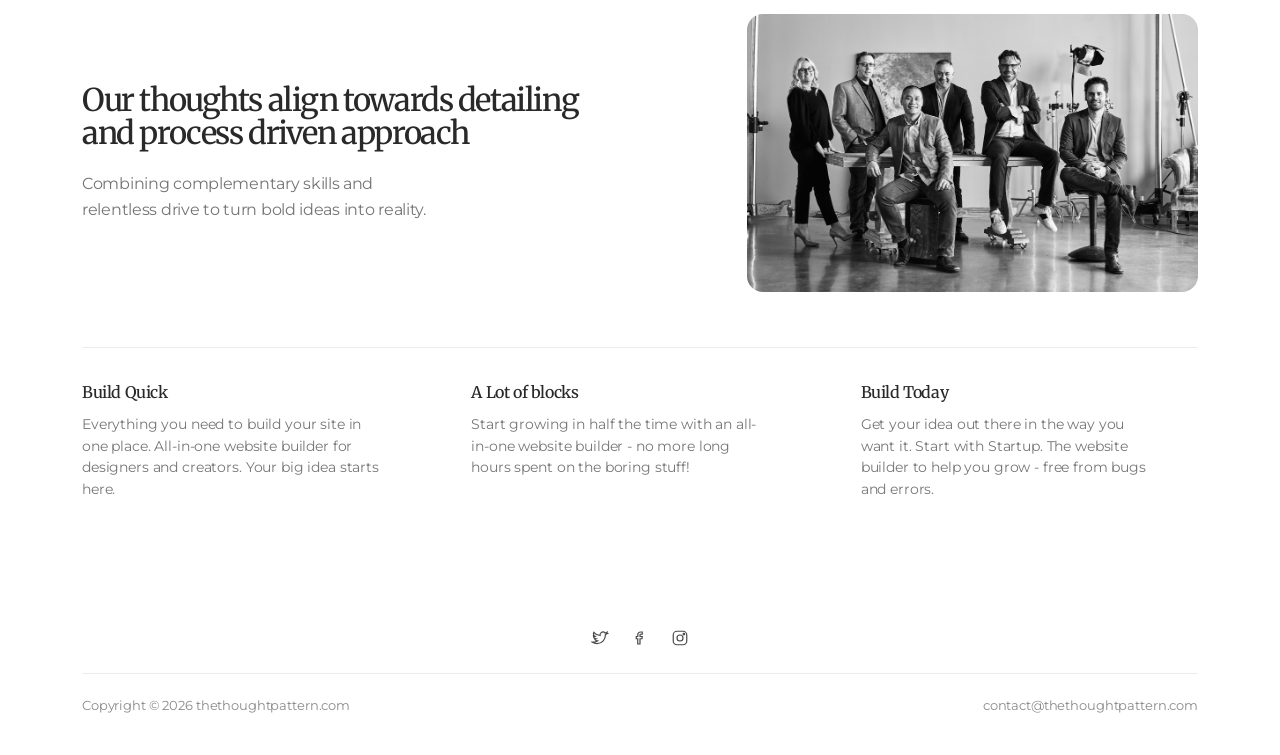
==== commit 7a4b5f19: "Update index.html" ====
--- a/index.html
+++ b/index.html
@@ -4,7 +4,7 @@
   <meta charset="utf-8">
   <meta name="viewport" content="width=device-width, initial-scale=1">
   <meta name="description" content="Bootstrap recreation of the Designmodo Startup reference page.">
-  <title>Startup — Bootstrap Recreation</title>
+  <title>The Thought Pattern — Product And Design Strategy </title>
 
   <!-- Bootstrap 5.1.2, matching the supplied Designmodo source -->
   <link href="https://cdn.jsdelivr.net/npm/bootstrap@5.1.2/dist/css/bootstrap.min.css" rel="stylesheet">
@@ -64,15 +64,15 @@
     <div class="container site-container">
       <div class="row hero-copy align-items-start">
         <div class="col-lg-6">
-          <h1 id="landingHeroTitle">Designing meaningful experiences and solutions for complex real-world challenges.</h1>
+          <h1>Designing meaningful experiences and solutions for complex real-world challenges.</h1>
         </div>
         <div class="col-lg-5 offset-lg-1">
-          <p id="landingHeroSubtitle" class="intro-copy">Everything has a meaning and every smaller thing matters. We help you to nudge outcomes for consumers!</p>
+          <p class="intro-copy">Everything has a meaning and every smaller thing matters. We help you to nudge outcomes for consumers!</p>
         </div>
       </div>
 
       <div class="hero-image-wrap">
-        <img id="landingHeroImage" src="assets/feature6.jpeg" class="img-fluid w-100 feature-image-wrap" alt="Startup illustration">
+        <img src="assets/feature6.jpeg" class="img-fluid w-100 feature-image-wrap" alt="Startup illustration">
       </div>
     </div>
   </section>
@@ -82,10 +82,10 @@
     <div class="container site-container">
       <div class="row showcase-intro align-items-start">
         <div class="col-lg-6">
-          <h2 id="landingShowcaseTitle">Explore incredible ideas built at our agency</h2>
+          <h2>Explore incredible ideas built at our agency</h2>
         </div>
         <div class="col-lg-5 offset-lg-1">
-          <p id="featuresSubtitle" class="intro-copy">Combining complementary skills and relentless drive to turn bold ideas into reality.</p>
+          <p class="intro-copy">Combining complementary skills and relentless drive to turn bold ideas into reality.</p>
           <div class="filter-pills">
             <button type="button" class="filter-pill active" data-filter="all">All</button>
             <button type="button" class="filter-pill" data-filter="usability">Usability</button>
@@ -97,7 +97,7 @@
         </div>
       </div>
 
-      <div id="projectsGrid" class="row g-4 showcase-grid">
+      <div class="row g-4 showcase-grid">
         <div class="col-md-6 project-card" data-categories="branding,illustrations,design-strategy,information-design">
           <a href="work-details.html?project=little-planet" class="project-link">
             <img src="assets/show1.jpg" class="project-image feature-image-wrap" alt="Little Planet">
@@ -141,7 +141,7 @@
           </a>
         </div>
         <div class="col-md-6 project-card" data-categories="branding,design-strategy">
-          <a href="work-details.html?project=arthay" class="project-link">
+          <a href="work-details.html?project=arthaye" class="project-link">
             <img src="assets/show8.jpg" class="project-image feature-image-wrap" alt="Arthaye">
             <div class="project-meta"><span>Arthaye</span><span class="project-arrow"></span></div>
           </a>
@@ -155,7 +155,7 @@
     <div class="container site-container">
       <div class="row capabilities-row align-items-center">
         <div class="col-lg-7 capabilities-strip-wrap">
-          <div id="capabilitiesCards" class="capabilities-strip">
+          <div class="capabilities-strip">
             <div class="capability-card">
               <img src="assets/show3.jpg" alt="Percuro">
               <h4>Percuro</h4>
@@ -179,8 +179,8 @@
           </div>
         </div>
         <div class="col-lg-5 capabilities-copy">
-          <h2 id="capabilitiesTitle">Crafting impactful brand identities, digital experiences and strategic design solutions.</h2>
-          <p id="capabilitiesList" class="capabilities-list">UI/UX Design, Brand Identity, Digital Experiences, Publications, Infographics, Books, Campaigns, Data-Driven Experiences, Industrial &amp; Product Design, Packaging, Service Design.</p>
+          <h2>Crafting impactful brand identities, digital experiences and strategic design solutions.</h2>
+          <p class="capabilities-list">UI/UX Design, Brand Identity, Digital Experiences, Publications, Infographics, Books, Campaigns, Data-Driven Experiences, Industrial &amp; Product Design, Packaging, Service Design.</p>
         </div>
       </div>
     </div>
@@ -191,19 +191,19 @@
     <div class="container site-container">
       <div class="row feature-top align-items-center">
         <div class="col-lg-6 feature-copy">
-          <h2 id="featuresTitle">Our thoughts align towards detailing and process driven approach</h2>
-          <p id="featuresSubtitle" class="intro-copy">Combining complementary skills and relentless drive to turn bold ideas into reality.</p>
+          <h2>Our thoughts align towards detailing and process driven approach</h2>
+          <p class="intro-copy">Combining complementary skills and relentless drive to turn bold ideas into reality.</p>
         </div>
         <div class="col-lg-5 offset-lg-1">
           <div class="feature-image-wrap">
-            <img id="featuresImage" src="assets/feature18.png" class="img-fluid w-100" alt="Startup feature illustration">
+            <img src="assets/feature18.png" class="img-fluid w-100" alt="Startup feature illustration">
           </div>
         </div>
       </div>
 
       <div class="feature-divider"></div>
 
-      <div id="featureColumns" class="row feature-columns">
+      <div id="prices" class="row feature-columns">
         <div class="col-sm-4">
           <h3>Build Quick</h3>
           <p>Everything you need to build your site in one place. All-in-one website builder for designers and creators. Your big idea starts here.</p>
@@ -224,153 +224,18 @@
 <footer id="contact" class="site-footer">
   <div class="container site-container">
     <div class="footer-social">
-      <a id="footerTwitter" href="#" aria-label="Twitter"><svg viewBox="0 0 24 24" fill="none" stroke="currentColor" stroke-width="1.6"><path d="M22 5.9c-.7.3-1.5.6-2.3.7.8-.5 1.5-1.3 1.8-2.3-.8.5-1.7.8-2.6 1-1.5-1.6-4-1.7-5.6-.2-1 .9-1.4 2.3-1.2 3.6-3.3-.2-6.3-1.8-8.3-4.3-.3.6-.5 1.3-.5 2 0 1.4.7 2.6 1.8 3.3-.6 0-1.2-.2-1.8-.5v.1c0 1.9 1.4 3.5 3.2 3.9-.3.1-.7.1-1 .1-.3 0-.5 0-.7-.1.5 1.6 2 2.7 3.7 2.7-1.4 1.1-3.1 1.7-4.9 1.7H2c1.7 1.1 3.8 1.8 6 1.8 7.2 0 11.2-6 11.2-11.2v-.5c.8-.6 1.4-1.3 1.9-2.1z"/></svg></a>
-      <a id="footerFacebook" href="#" aria-label="Facebook"><svg viewBox="0 0 24 24" fill="none" stroke="currentColor" stroke-width="1.6"><path d="M15 4h-2a4 4 0 0 0-4 4v2H7v3h2v7h3v-7h2.6l.4-3H12V8a1 1 0 0 1 1-1h2z"/></svg></a>
-      <a id="footerInstagram" href="#" aria-label="Instagram"><svg viewBox="0 0 24 24" fill="none" stroke="currentColor" stroke-width="1.6"><rect x="3" y="3" width="18" height="18" rx="5"/><circle cx="12" cy="12" r="4"/><circle cx="17.2" cy="6.8" r="1"/></svg></a>
+      <a href="#" aria-label="Twitter"><svg viewBox="0 0 24 24" fill="none" stroke="currentColor" stroke-width="1.6"><path d="M22 5.9c-.7.3-1.5.6-2.3.7.8-.5 1.5-1.3 1.8-2.3-.8.5-1.7.8-2.6 1-1.5-1.6-4-1.7-5.6-.2-1 .9-1.4 2.3-1.2 3.6-3.3-.2-6.3-1.8-8.3-4.3-.3.6-.5 1.3-.5 2 0 1.4.7 2.6 1.8 3.3-.6 0-1.2-.2-1.8-.5v.1c0 1.9 1.4 3.5 3.2 3.9-.3.1-.7.1-1 .1-.3 0-.5 0-.7-.1.5 1.6 2 2.7 3.7 2.7-1.4 1.1-3.1 1.7-4.9 1.7H2c1.7 1.1 3.8 1.8 6 1.8 7.2 0 11.2-6 11.2-11.2v-.5c.8-.6 1.4-1.3 1.9-2.1z"/></svg></a>
+      <a href="#" aria-label="Facebook"><svg viewBox="0 0 24 24" fill="none" stroke="currentColor" stroke-width="1.6"><path d="M15 4h-2a4 4 0 0 0-4 4v2H7v3h2v7h3v-7h2.6l.4-3H12V8a1 1 0 0 1 1-1h2z"/></svg></a>
+      <a href="#" aria-label="Instagram"><svg viewBox="0 0 24 24" fill="none" stroke="currentColor" stroke-width="1.6"><rect x="3" y="3" width="18" height="18" rx="5"/><circle cx="12" cy="12" r="4"/><circle cx="17.2" cy="6.8" r="1"/></svg></a>
     </div>
     <div class="footer-bottom">
-      <span id="footerCopyright">Copyright &copy; 2026 thethoughtpattern.com</span>
-      <a id="footerEmail" href="mailto:contact@thethoughtpattern.com">contact@thethoughtpattern.com</a>
+      <span>Copyright &copy; 2026 thethoughtpattern.com</span>
+      <a href="mailto:contact@thethoughtpattern.com">contact@thethoughtpattern.com</a>
     </div>
   </div>
 </footer>
 
 <script src="https://cdn.jsdelivr.net/npm/bootstrap@5.1.2/dist/js/bootstrap.bundle.min.js"></script>
-
-<script>
-  // Pages CMS content loader. Pages CMS writes JSON to GitHub; this script
-  // makes the static HTML consume those files at runtime.
-  (function () {
-    'use strict';
-
-    function assetUrl(value) {
-      if (!value) return '';
-      // Pages CMS commonly writes "/assets/..." for public sites.
-      // "./assets/..." also works when the site is hosted at a GitHub Pages subpath.
-      return value.charAt(0) === '/' ? '.' + value : value;
-    }
-
-    async function getJSON(path) {
-      var response = await fetch(path + (path.indexOf('?') === -1 ? '?v=' + Date.now() : ''));
-      if (!response.ok) throw new Error('Could not load ' + path + ' (' + response.status + ')');
-      return response.json();
-    }
-
-    function text(el, value) {
-      if (el && value !== undefined && value !== null) el.textContent = value;
-    }
-
-    function renderProjects(projects) {
-      var grid = document.getElementById('projectsGrid');
-      if (!grid || !Array.isArray(projects)) return;
-
-      grid.innerHTML = projects.map(function (project) {
-        var categories = Array.isArray(project.categories) ? project.categories.join(',') : '';
-        var image = assetUrl(project.image || project.hero || '');
-        var slug = encodeURIComponent(project.slug || '');
-        var title = project.title || project.slug || 'Project';
-        return '<div class="col-md-6 project-card" data-categories="' + categories + '">' +
-          '<a href="work-details.html?project=' + slug + '" class="project-link">' +
-          '<img src="' + image + '" class="project-image feature-image-wrap" alt="' + title.replace(/"/g, '&quot;') + '">' +
-          '<div class="project-meta"><span>' + title + '</span><span class="project-arrow"></span></div>' +
-          '</a></div>';
-      }).join('');
-
-      initFilters();
-    }
-
-    function renderCapabilities(cards) {
-      var wrap = document.getElementById('capabilitiesCards');
-      if (!wrap || !Array.isArray(cards)) return;
-      wrap.innerHTML = cards.map(function (card) {
-        return '<div class="capability-card">' +
-          '<img src="' + assetUrl(card.image) + '" alt="' + (card.title || '') .replace(/"/g, '&quot;') + '">' +
-          '<h4>' + (card.title || '') + '</h4>' +
-          '<p>' + (card.description || '') + '</p>' +
-          '</div>';
-      }).join('');
-    }
-
-    function renderFeatures(columns) {
-      var wrap = document.getElementById('featureColumns');
-      if (!wrap || !Array.isArray(columns)) return;
-      wrap.innerHTML = columns.map(function (column) {
-        return '<div class="col-sm-4"><h3>' + (column.title || '') + '</h3><p>' + (column.text || '') + '</p></div>';
-      }).join('');
-    }
-
-    function initFilters() {
-      var pills = document.querySelectorAll('.filter-pill');
-      var cards = document.querySelectorAll('.project-card');
-      pills.forEach(function (pill) {
-        pill.onclick = function () {
-          pills.forEach(function (p) { p.classList.remove('active'); });
-          pill.classList.add('active');
-          var filter = pill.getAttribute('data-filter');
-          cards.forEach(function (card) {
-            var cats = (card.getAttribute('data-categories') || '').split(',');
-            card.classList.toggle('is-hidden', filter !== 'all' && cats.indexOf(filter) === -1);
-          });
-        };
-      });
-    }
-
-    async function loadLanding() {
-      try {
-        var data = await getJSON('content/landing.json');
-        if (data.hero) {
-          text(document.getElementById('landingHeroTitle'), data.hero.title);
-          text(document.getElementById('landingHeroSubtitle'), data.hero.subtitle);
-          var heroImage = document.getElementById('landingHeroImage');
-          if (heroImage && data.hero.image) heroImage.src = assetUrl(data.hero.image);
-        }
-        if (data.showcase) {
-          text(document.getElementById('landingShowcaseTitle'), data.showcase.title);
-          text(document.getElementById('landingShowcaseSubtitle'), data.showcase.subtitle);
-        }
-        if (data.capabilities) {
-          text(document.getElementById('capabilitiesTitle'), data.capabilities.title);
-          text(document.getElementById('capabilitiesList'), data.capabilities.list);
-          renderCapabilities(data.capabilities.cards);
-        }
-        if (data.features) {
-          text(document.getElementById('featuresTitle'), data.features.title);
-          text(document.getElementById('featuresSubtitle'), data.features.subtitle);
-          var featureImage = document.getElementById('featuresImage');
-          if (featureImage && data.features.image) featureImage.src = assetUrl(data.features.image);
-          renderFeatures(data.features.columns);
-        }
-        if (data.footer) {
-          text(document.getElementById('footerCopyright'), data.footer.copyright);
-          var email = document.getElementById('footerEmail');
-          if (email && data.footer.email) {
-            email.textContent = data.footer.email;
-            email.href = 'mailto:' + data.footer.email;
-          }
-          ['twitter', 'facebook', 'instagram'].forEach(function (network) {
-            var link = document.getElementById('footer' + network.charAt(0).toUpperCase() + network.slice(1));
-            if (link && data.footer.social && data.footer.social[network]) link.href = data.footer.social[network];
-          });
-        }
-      } catch (error) {
-        console.error('Landing content could not be loaded:', error);
-      }
-
-      try {
-        var manifest = await getJSON('content/projects/index.json');
-        renderProjects(manifest.projects || manifest);
-      } catch (error) {
-        // The original HTML cards remain as a graceful fallback.
-        console.error('Project manifest could not be loaded:', error);
-        initFilters();
-      }
-    }
-
-    initFilters();
-    loadLanding();
-  })();
-</script>
-
 <script>
   // Work section filtering
   (function () {
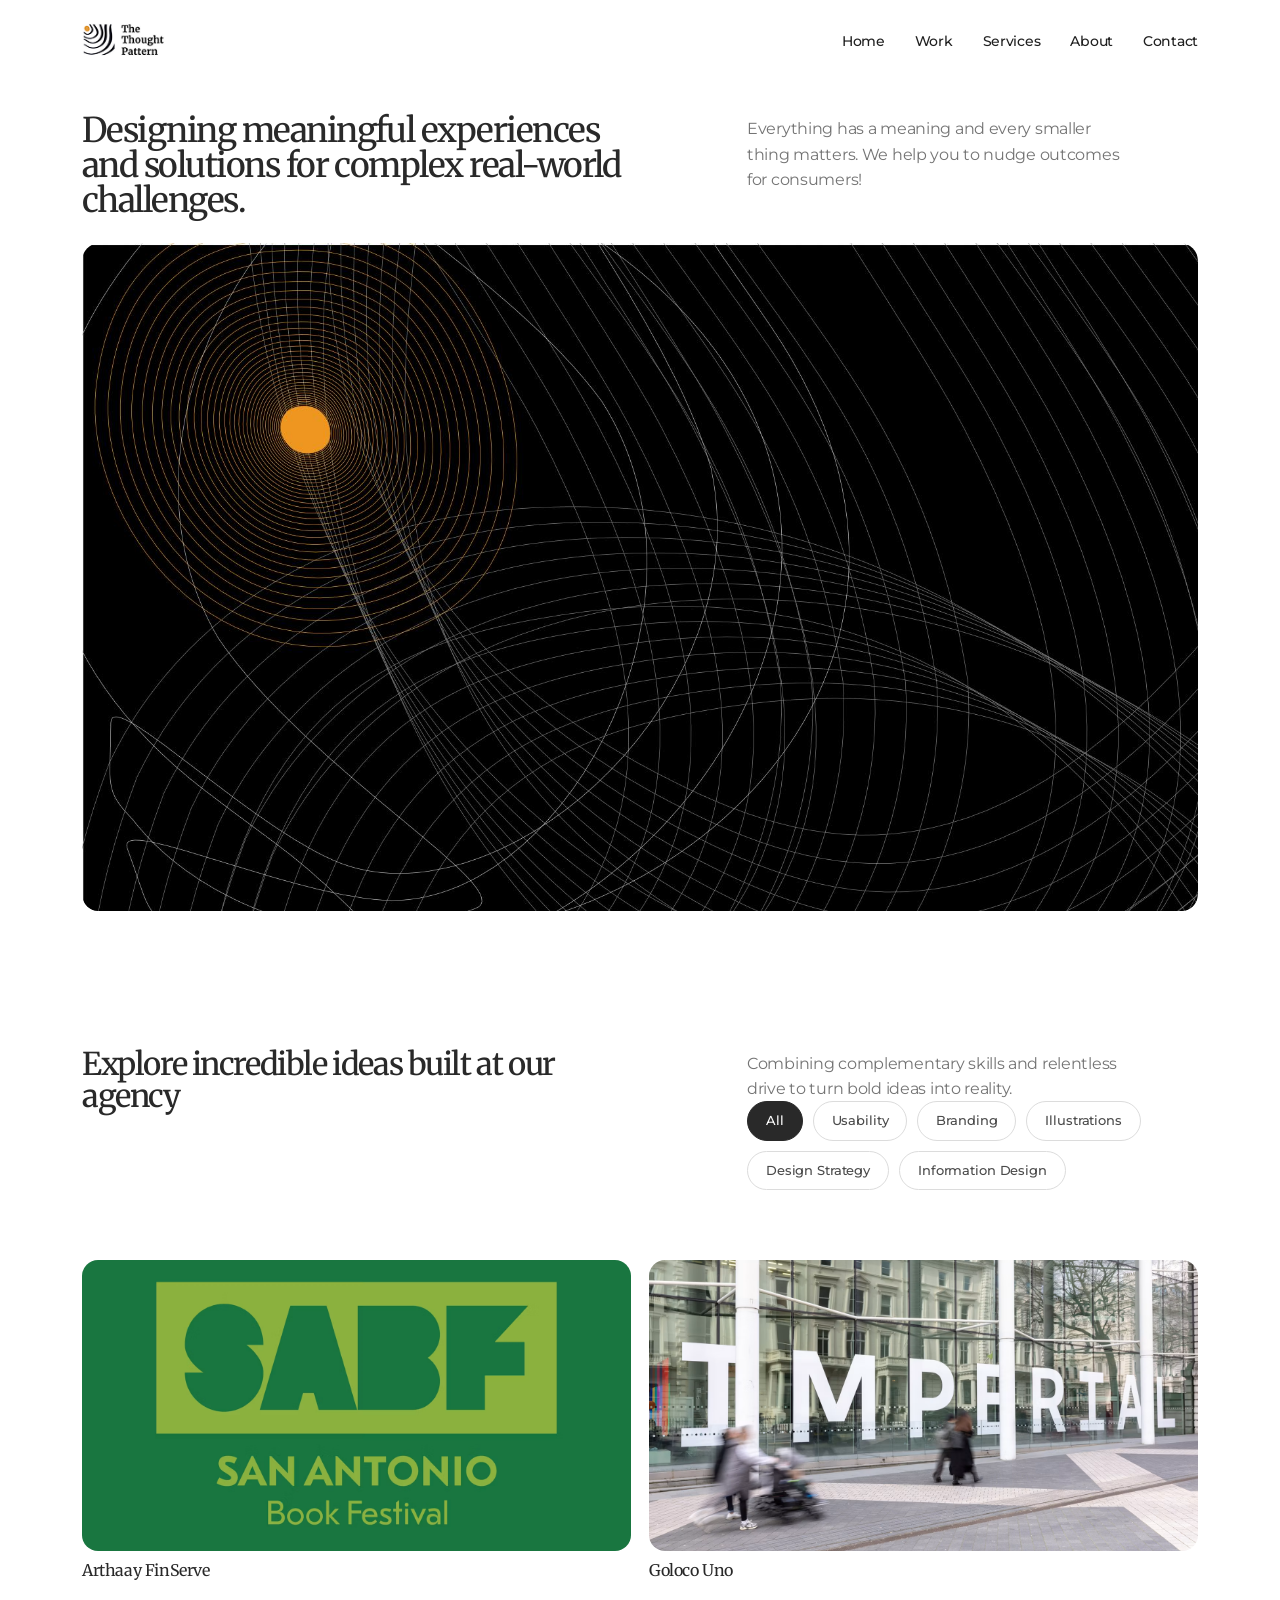
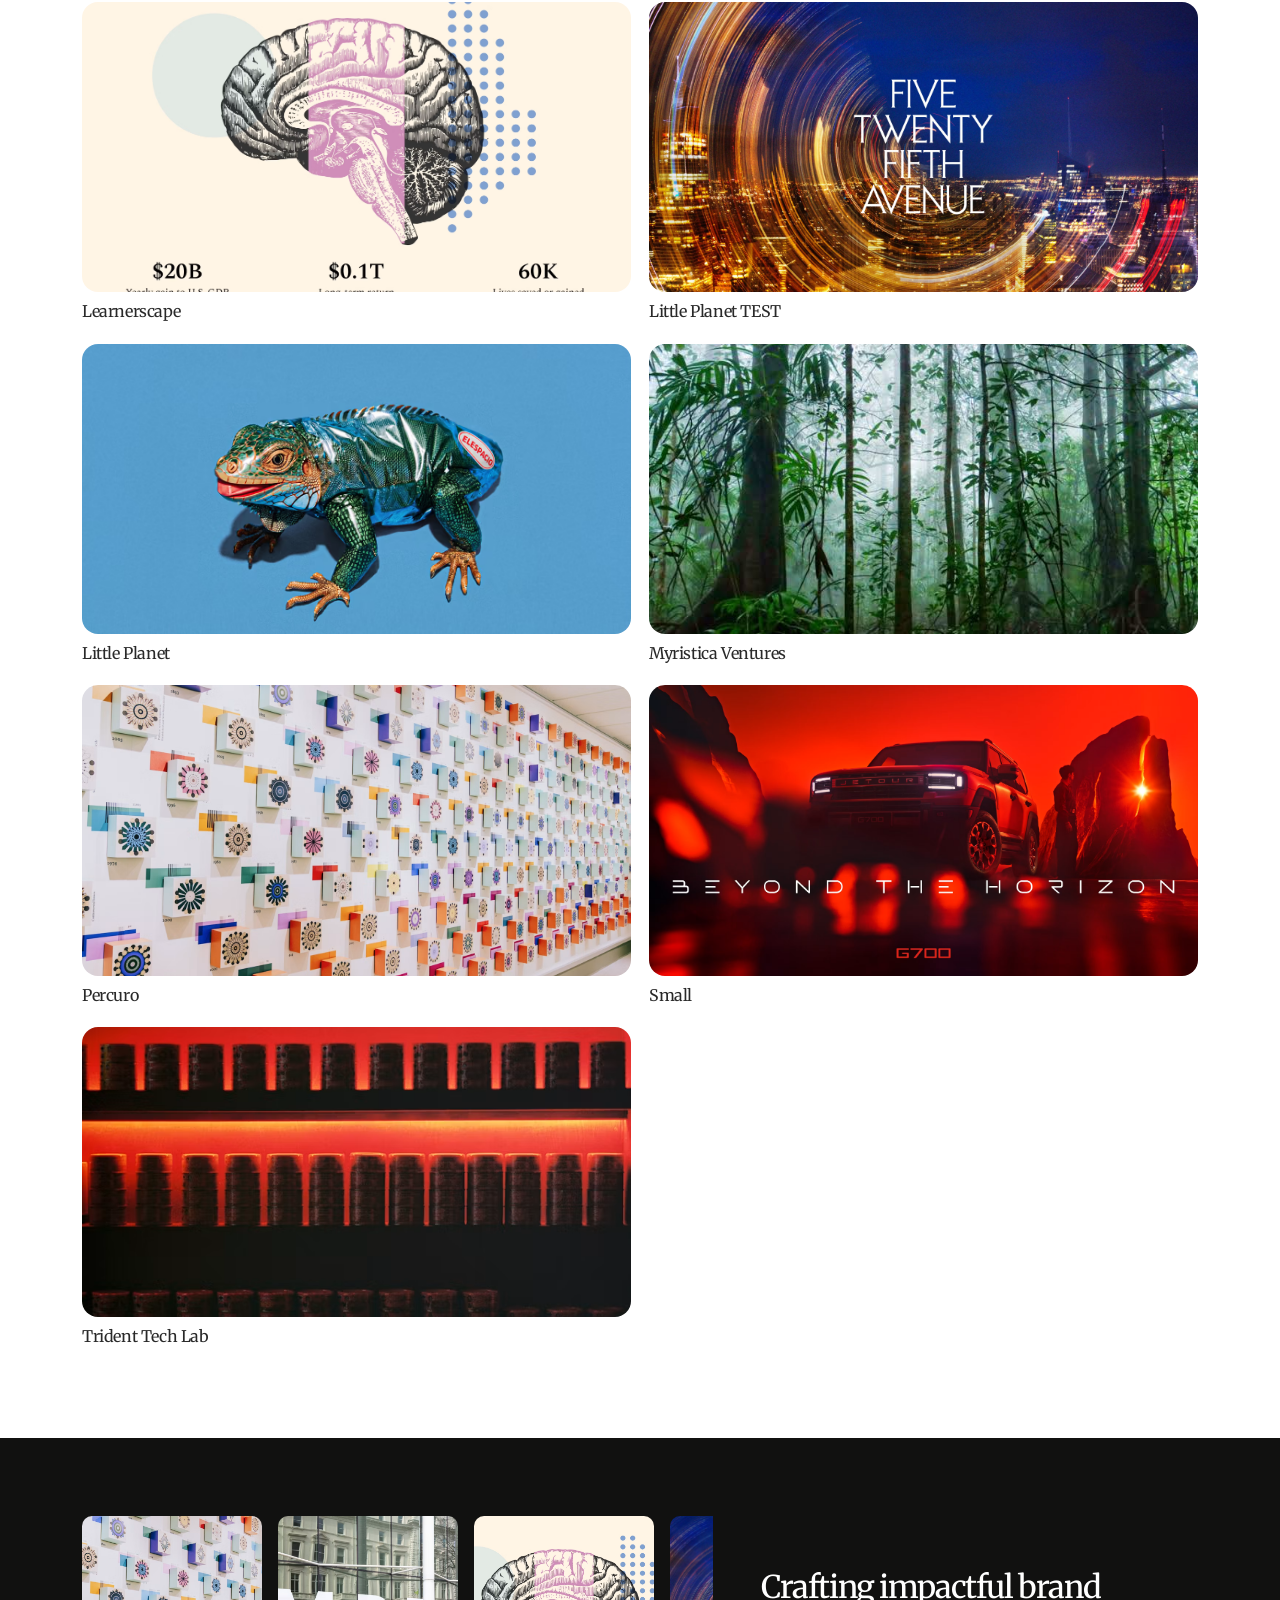
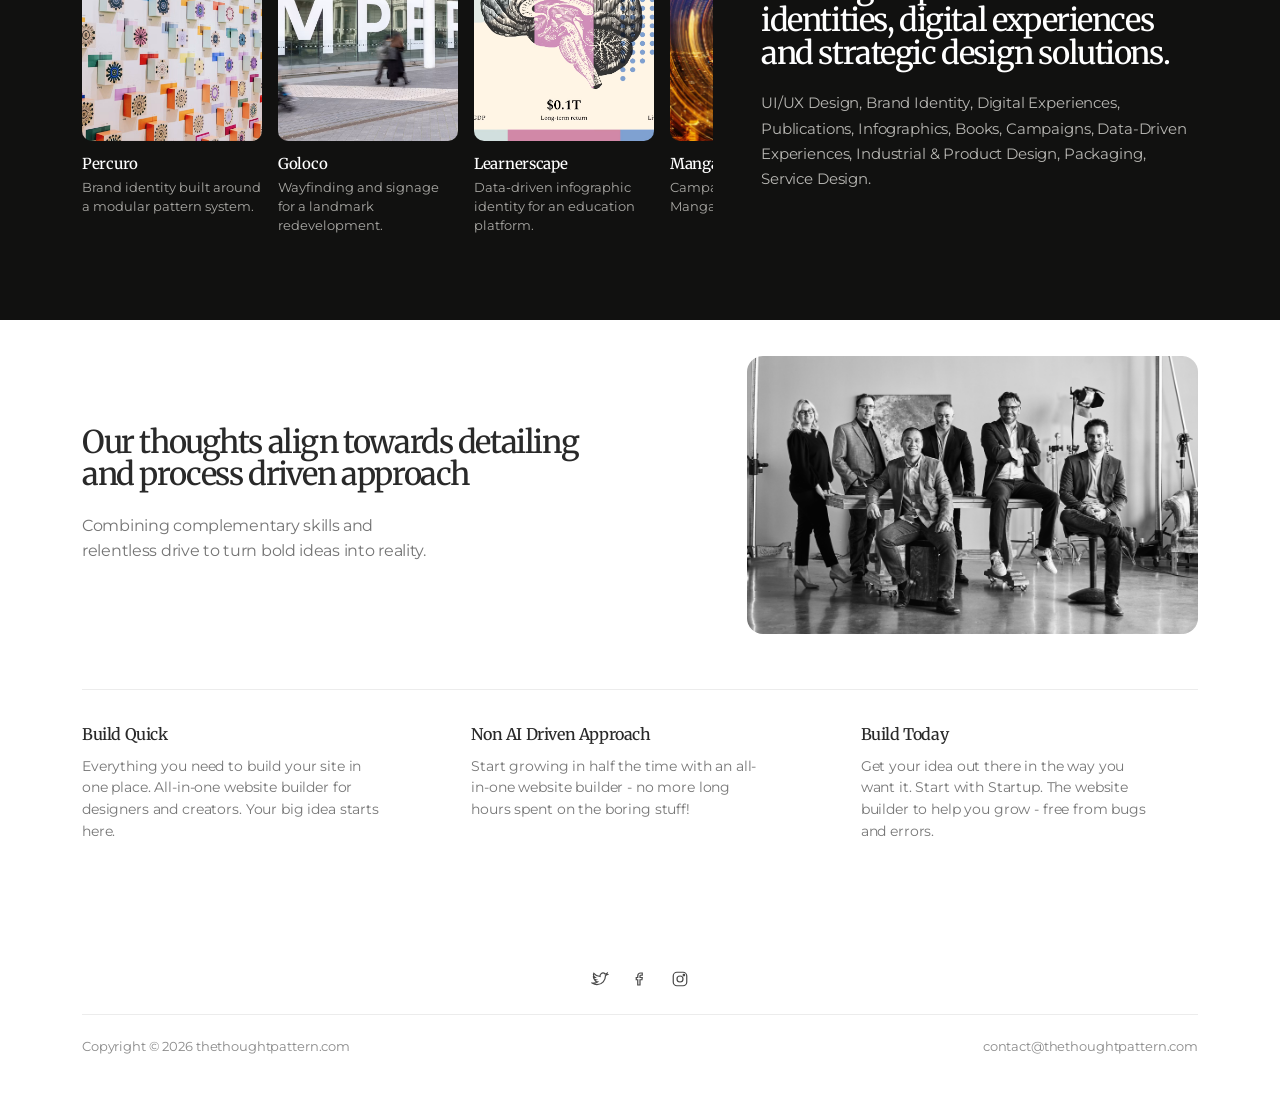
==== commit 22fcee12: "Update index.html" ====
--- a/index.html
+++ b/index.html
@@ -4,7 +4,7 @@
   <meta charset="utf-8">
   <meta name="viewport" content="width=device-width, initial-scale=1">
   <meta name="description" content="Bootstrap recreation of the Designmodo Startup reference page.">
-  <title>The Thought Pattern — Product And Design Strategy </title>
+  <title>The Thought Pattern — Product And Design Strategy</title>
 
   <!-- Bootstrap 5.1.2, matching the supplied Designmodo source -->
   <link href="https://cdn.jsdelivr.net/npm/bootstrap@5.1.2/dist/css/bootstrap.min.css" rel="stylesheet">
@@ -64,15 +64,15 @@
     <div class="container site-container">
       <div class="row hero-copy align-items-start">
         <div class="col-lg-6">
-          <h1>Designing meaningful experiences and solutions for complex real-world challenges.</h1>
+          <h1 id="landingHeroTitle">Designing meaningful experiences and solutions for complex real-world challenges.</h1>
         </div>
         <div class="col-lg-5 offset-lg-1">
-          <p class="intro-copy">Everything has a meaning and every smaller thing matters. We help you to nudge outcomes for consumers!</p>
+          <p id="landingHeroSubtitle" class="intro-copy">Everything has a meaning and every smaller thing matters. We help you to nudge outcomes for consumers!</p>
         </div>
       </div>
 
       <div class="hero-image-wrap">
-        <img src="assets/feature6.jpeg" class="img-fluid w-100 feature-image-wrap" alt="Startup illustration">
+        <img id="landingHeroImage" src="assets/feature6.jpeg" class="img-fluid w-100 feature-image-wrap" alt="Startup illustration">
       </div>
     </div>
   </section>
@@ -82,10 +82,10 @@
     <div class="container site-container">
       <div class="row showcase-intro align-items-start">
         <div class="col-lg-6">
-          <h2>Explore incredible ideas built at our agency</h2>
+          <h2 id="landingShowcaseTitle">Explore incredible ideas built at our agency</h2>
         </div>
         <div class="col-lg-5 offset-lg-1">
-          <p class="intro-copy">Combining complementary skills and relentless drive to turn bold ideas into reality.</p>
+          <p id="featuresSubtitle" class="intro-copy">Combining complementary skills and relentless drive to turn bold ideas into reality.</p>
           <div class="filter-pills">
             <button type="button" class="filter-pill active" data-filter="all">All</button>
             <button type="button" class="filter-pill" data-filter="usability">Usability</button>
@@ -97,7 +97,7 @@
         </div>
       </div>
 
-      <div class="row g-4 showcase-grid">
+      <div id="projectsGrid" class="row g-4 showcase-grid">
         <div class="col-md-6 project-card" data-categories="branding,illustrations,design-strategy,information-design">
           <a href="work-details.html?project=little-planet" class="project-link">
             <img src="assets/show1.jpg" class="project-image feature-image-wrap" alt="Little Planet">
@@ -141,7 +141,7 @@
           </a>
         </div>
         <div class="col-md-6 project-card" data-categories="branding,design-strategy">
-          <a href="work-details.html?project=arthaye" class="project-link">
+          <a href="work-details.html?project=arthay" class="project-link">
             <img src="assets/show8.jpg" class="project-image feature-image-wrap" alt="Arthaye">
             <div class="project-meta"><span>Arthaye</span><span class="project-arrow"></span></div>
           </a>
@@ -155,7 +155,7 @@
     <div class="container site-container">
       <div class="row capabilities-row align-items-center">
         <div class="col-lg-7 capabilities-strip-wrap">
-          <div class="capabilities-strip">
+          <div id="capabilitiesCards" class="capabilities-strip">
             <div class="capability-card">
               <img src="assets/show3.jpg" alt="Percuro">
               <h4>Percuro</h4>
@@ -179,8 +179,8 @@
           </div>
         </div>
         <div class="col-lg-5 capabilities-copy">
-          <h2>Crafting impactful brand identities, digital experiences and strategic design solutions.</h2>
-          <p class="capabilities-list">UI/UX Design, Brand Identity, Digital Experiences, Publications, Infographics, Books, Campaigns, Data-Driven Experiences, Industrial &amp; Product Design, Packaging, Service Design.</p>
+          <h2 id="capabilitiesTitle">Crafting impactful brand identities, digital experiences and strategic design solutions.</h2>
+          <p id="capabilitiesList" class="capabilities-list">UI/UX Design, Brand Identity, Digital Experiences, Publications, Infographics, Books, Campaigns, Data-Driven Experiences, Industrial &amp; Product Design, Packaging, Service Design.</p>
         </div>
       </div>
     </div>
@@ -191,19 +191,19 @@
     <div class="container site-container">
       <div class="row feature-top align-items-center">
         <div class="col-lg-6 feature-copy">
-          <h2>Our thoughts align towards detailing and process driven approach</h2>
-          <p class="intro-copy">Combining complementary skills and relentless drive to turn bold ideas into reality.</p>
+          <h2 id="featuresTitle">Our thoughts align towards detailing and process driven approach</h2>
+          <p id="featuresSubtitle" class="intro-copy">Combining complementary skills and relentless drive to turn bold ideas into reality.</p>
         </div>
         <div class="col-lg-5 offset-lg-1">
           <div class="feature-image-wrap">
-            <img src="assets/feature18.png" class="img-fluid w-100" alt="Startup feature illustration">
+            <img id="featuresImage" src="assets/feature18.png" class="img-fluid w-100" alt="Startup feature illustration">
           </div>
         </div>
       </div>
 
       <div class="feature-divider"></div>
 
-      <div id="prices" class="row feature-columns">
+      <div id="featureColumns" class="row feature-columns">
         <div class="col-sm-4">
           <h3>Build Quick</h3>
           <p>Everything you need to build your site in one place. All-in-one website builder for designers and creators. Your big idea starts here.</p>
@@ -224,18 +224,153 @@
 <footer id="contact" class="site-footer">
   <div class="container site-container">
     <div class="footer-social">
-      <a href="#" aria-label="Twitter"><svg viewBox="0 0 24 24" fill="none" stroke="currentColor" stroke-width="1.6"><path d="M22 5.9c-.7.3-1.5.6-2.3.7.8-.5 1.5-1.3 1.8-2.3-.8.5-1.7.8-2.6 1-1.5-1.6-4-1.7-5.6-.2-1 .9-1.4 2.3-1.2 3.6-3.3-.2-6.3-1.8-8.3-4.3-.3.6-.5 1.3-.5 2 0 1.4.7 2.6 1.8 3.3-.6 0-1.2-.2-1.8-.5v.1c0 1.9 1.4 3.5 3.2 3.9-.3.1-.7.1-1 .1-.3 0-.5 0-.7-.1.5 1.6 2 2.7 3.7 2.7-1.4 1.1-3.1 1.7-4.9 1.7H2c1.7 1.1 3.8 1.8 6 1.8 7.2 0 11.2-6 11.2-11.2v-.5c.8-.6 1.4-1.3 1.9-2.1z"/></svg></a>
-      <a href="#" aria-label="Facebook"><svg viewBox="0 0 24 24" fill="none" stroke="currentColor" stroke-width="1.6"><path d="M15 4h-2a4 4 0 0 0-4 4v2H7v3h2v7h3v-7h2.6l.4-3H12V8a1 1 0 0 1 1-1h2z"/></svg></a>
-      <a href="#" aria-label="Instagram"><svg viewBox="0 0 24 24" fill="none" stroke="currentColor" stroke-width="1.6"><rect x="3" y="3" width="18" height="18" rx="5"/><circle cx="12" cy="12" r="4"/><circle cx="17.2" cy="6.8" r="1"/></svg></a>
+      <a id="footerTwitter" href="#" aria-label="Twitter"><svg viewBox="0 0 24 24" fill="none" stroke="currentColor" stroke-width="1.6"><path d="M22 5.9c-.7.3-1.5.6-2.3.7.8-.5 1.5-1.3 1.8-2.3-.8.5-1.7.8-2.6 1-1.5-1.6-4-1.7-5.6-.2-1 .9-1.4 2.3-1.2 3.6-3.3-.2-6.3-1.8-8.3-4.3-.3.6-.5 1.3-.5 2 0 1.4.7 2.6 1.8 3.3-.6 0-1.2-.2-1.8-.5v.1c0 1.9 1.4 3.5 3.2 3.9-.3.1-.7.1-1 .1-.3 0-.5 0-.7-.1.5 1.6 2 2.7 3.7 2.7-1.4 1.1-3.1 1.7-4.9 1.7H2c1.7 1.1 3.8 1.8 6 1.8 7.2 0 11.2-6 11.2-11.2v-.5c.8-.6 1.4-1.3 1.9-2.1z"/></svg></a>
+      <a id="footerFacebook" href="#" aria-label="Facebook"><svg viewBox="0 0 24 24" fill="none" stroke="currentColor" stroke-width="1.6"><path d="M15 4h-2a4 4 0 0 0-4 4v2H7v3h2v7h3v-7h2.6l.4-3H12V8a1 1 0 0 1 1-1h2z"/></svg></a>
+      <a id="footerInstagram" href="#" aria-label="Instagram"><svg viewBox="0 0 24 24" fill="none" stroke="currentColor" stroke-width="1.6"><rect x="3" y="3" width="18" height="18" rx="5"/><circle cx="12" cy="12" r="4"/><circle cx="17.2" cy="6.8" r="1"/></svg></a>
     </div>
     <div class="footer-bottom">
-      <span>Copyright &copy; 2026 thethoughtpattern.com</span>
-      <a href="mailto:contact@thethoughtpattern.com">contact@thethoughtpattern.com</a>
+      <span id="footerCopyright">Copyright &copy; 2026 thethoughtpattern.com</span>
+      <a id="footerEmail" href="mailto:contact@thethoughtpattern.com">contact@thethoughtpattern.com</a>
     </div>
   </div>
 </footer>
 
 <script src="https://cdn.jsdelivr.net/npm/bootstrap@5.1.2/dist/js/bootstrap.bundle.min.js"></script>
+
+<script>
+  // Pages CMS content loader. Pages CMS writes JSON to GitHub; this script
+  // makes the static HTML consume those files at runtime.
+  (function () {
+    'use strict';
+
+    function assetUrl(value) {
+      if (!value) return '';
+      // Pages CMS commonly writes "/assets/..." for public sites.
+      // "./assets/..." also works when the site is hosted at a GitHub Pages subpath.
+      return value.charAt(0) === '/' ? '.' + value : value;
+    }
+
+    async function getJSON(path) {
+      var response = await fetch(path + (path.indexOf('?') === -1 ? '?v=' + Date.now() : ''));
+      if (!response.ok) throw new Error('Could not load ' + path + ' (' + response.status + ')');
+      return response.json();
+    }
+
+    function text(el, value) {
+      if (el && value !== undefined && value !== null) el.textContent = value;
+    }
+
+    function renderProjects(projects) {
+      var grid = document.getElementById('projectsGrid');
+      if (!grid || !Array.isArray(projects)) return;
+
+      grid.innerHTML = projects.map(function (project) {
+        var categories = Array.isArray(project.categories) ? project.categories.join(',') : '';
+        var image = assetUrl(project.image || project.hero || '');
+        var slug = encodeURIComponent(project.slug || '');
+        var title = project.title || project.slug || 'Project';
+        return '<div class="col-md-6 project-card" data-categories="' + categories + '">' +
+          '<a href="work-details.html?project=' + slug + '" class="project-link">' +
+          '<img src="' + image + '" class="project-image feature-image-wrap" alt="' + title.replace(/"/g, '&quot;') + '">' +
+          '<div class="project-meta"><span>' + title + '</span><span class="project-arrow"></span></div>' +
+          '</a></div>';
+      }).join('');
+
+      initFilters();
+    }
+
+    function renderCapabilities(cards) {
+      var wrap = document.getElementById('capabilitiesCards');
+      if (!wrap || !Array.isArray(cards)) return;
+      wrap.innerHTML = cards.map(function (card) {
+        return '<div class="capability-card">' +
+          '<img src="' + assetUrl(card.image) + '" alt="' + (card.title || '') .replace(/"/g, '&quot;') + '">' +
+          '<h4>' + (card.title || '') + '</h4>' +
+          '<p>' + (card.description || '') + '</p>' +
+          '</div>';
+      }).join('');
+    }
+
+    function renderFeatures(columns) {
+      var wrap = document.getElementById('featureColumns');
+      if (!wrap || !Array.isArray(columns)) return;
+      wrap.innerHTML = columns.map(function (column) {
+        return '<div class="col-sm-4"><h3>' + (column.title || '') + '</h3><p>' + (column.text || '') + '</p></div>';
+      }).join('');
+    }
+
+    function initFilters() {
+      var pills = document.querySelectorAll('.filter-pill');
+      var cards = document.querySelectorAll('.project-card');
+      pills.forEach(function (pill) {
+        pill.onclick = function () {
+          pills.forEach(function (p) { p.classList.remove('active'); });
+          pill.classList.add('active');
+          var filter = pill.getAttribute('data-filter');
+          cards.forEach(function (card) {
+            var cats = (card.getAttribute('data-categories') || '').split(',');
+            card.classList.toggle('is-hidden', filter !== 'all' && cats.indexOf(filter) === -1);
+          });
+        };
+      });
+    }
+
+    async function loadLanding() {
+      try {
+        var data = await getJSON('content/landing.json');
+        if (data.hero) {
+          text(document.getElementById('landingHeroTitle'), data.hero.title);
+          text(document.getElementById('landingHeroSubtitle'), data.hero.subtitle);
+          var heroImage = document.getElementById('landingHeroImage');
+          if (heroImage && data.hero.image) heroImage.src = assetUrl(data.hero.image);
+        }
+        if (data.showcase) {
+          text(document.getElementById('landingShowcaseTitle'), data.showcase.title);
+          text(document.getElementById('landingShowcaseSubtitle'), data.showcase.subtitle);
+        }
+        if (data.capabilities) {
+          text(document.getElementById('capabilitiesTitle'), data.capabilities.title);
+          text(document.getElementById('capabilitiesList'), data.capabilities.list);
+          renderCapabilities(data.capabilities.cards);
+        }
+        if (data.features) {
+          text(document.getElementById('featuresTitle'), data.features.title);
+          text(document.getElementById('featuresSubtitle'), data.features.subtitle);
+          var featureImage = document.getElementById('featuresImage');
+          if (featureImage && data.features.image) featureImage.src = assetUrl(data.features.image);
+          renderFeatures(data.features.columns);
+        }
+        if (data.footer) {
+          text(document.getElementById('footerCopyright'), data.footer.copyright);
+          var email = document.getElementById('footerEmail');
+          if (email && data.footer.email) {
+            email.textContent = data.footer.email;
+            email.href = 'mailto:' + data.footer.email;
+          }
+          ['twitter', 'facebook', 'instagram'].forEach(function (network) {
+            var link = document.getElementById('footer' + network.charAt(0).toUpperCase() + network.slice(1));
+            if (link && data.footer.social && data.footer.social[network]) link.href = data.footer.social[network];
+          });
+        }
+      } catch (error) {
+        console.error('Landing content could not be loaded:', error);
+      }
+
+      try {
+        var manifest = await getJSON('content/projects/index.json');
+        renderProjects(manifest.projects || manifest);
+      } catch (error) {
+        // The original HTML cards remain as a graceful fallback.
+        console.error('Project manifest could not be loaded:', error);
+        initFilters();
+      }
+    }
+
+    initFilters();
+    loadLanding();
+  })();
+</script>
+
 <script>
   // Work section filtering
   (function () {
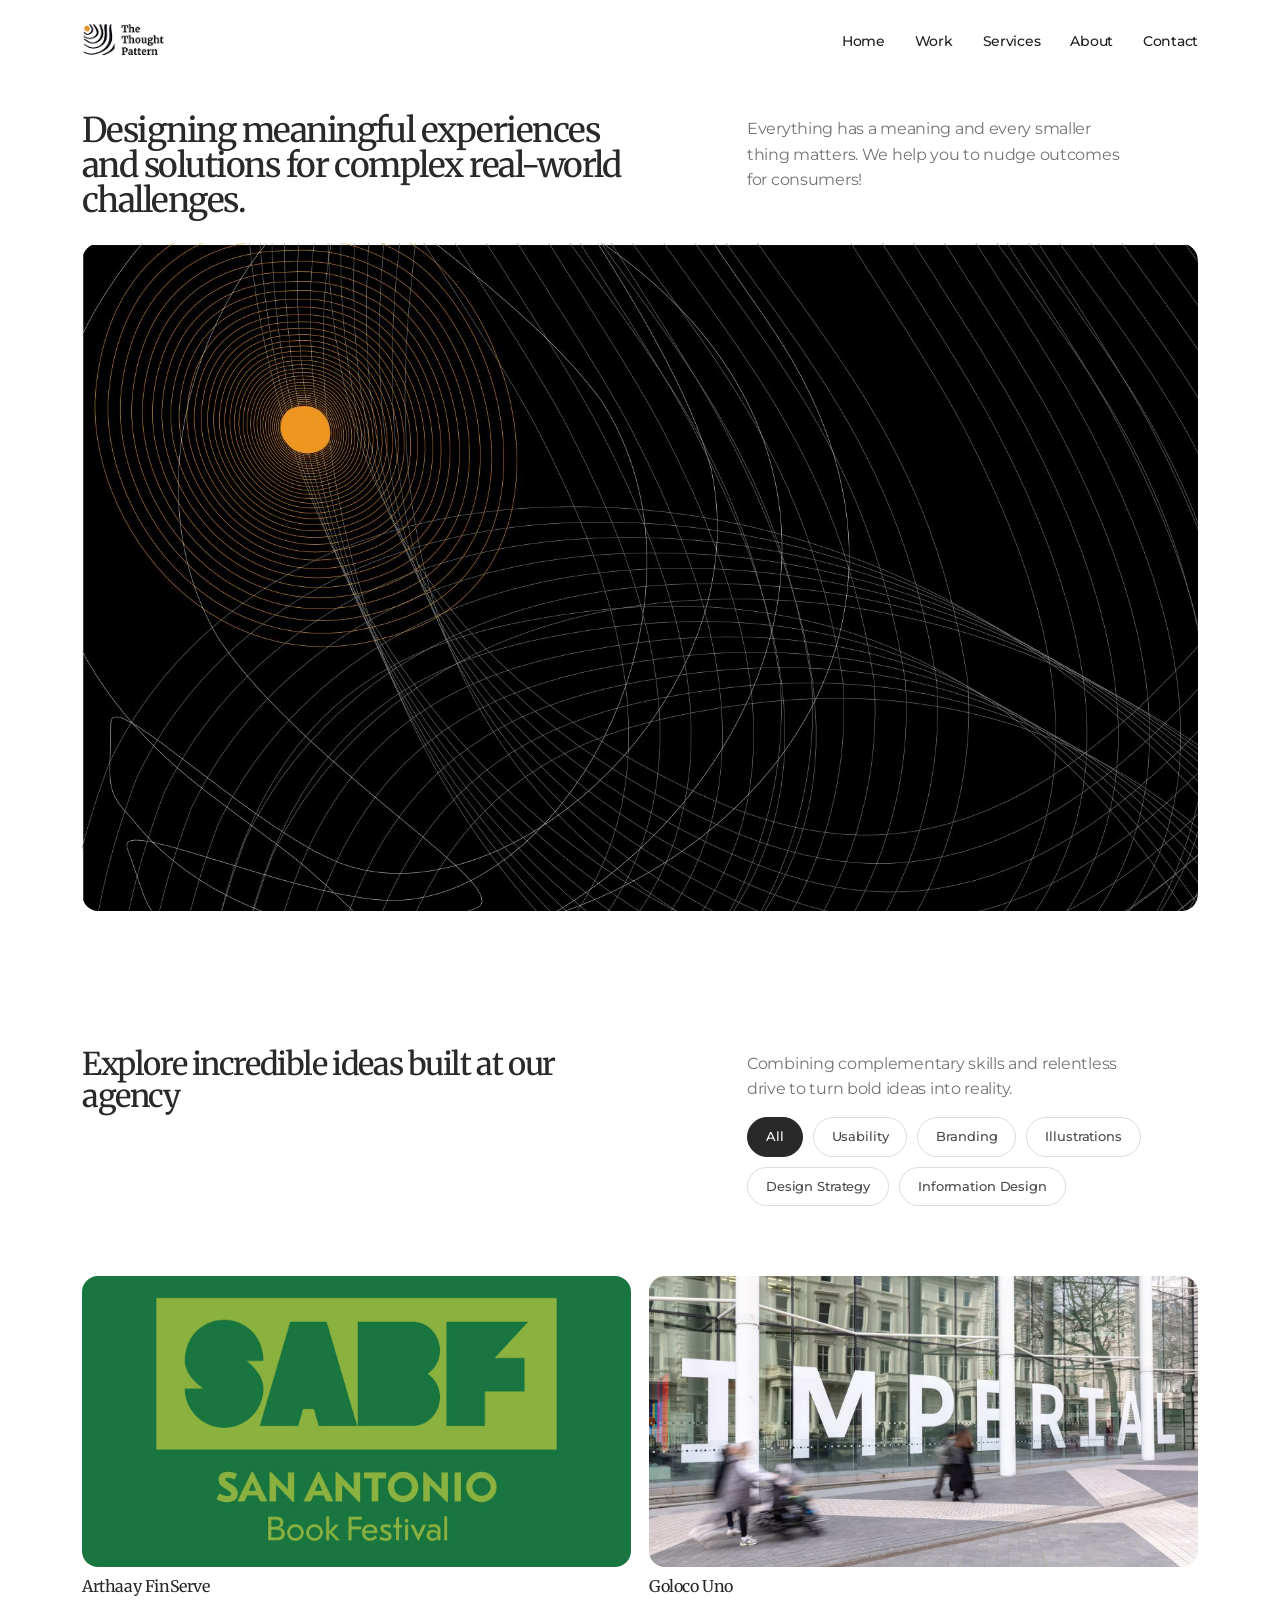
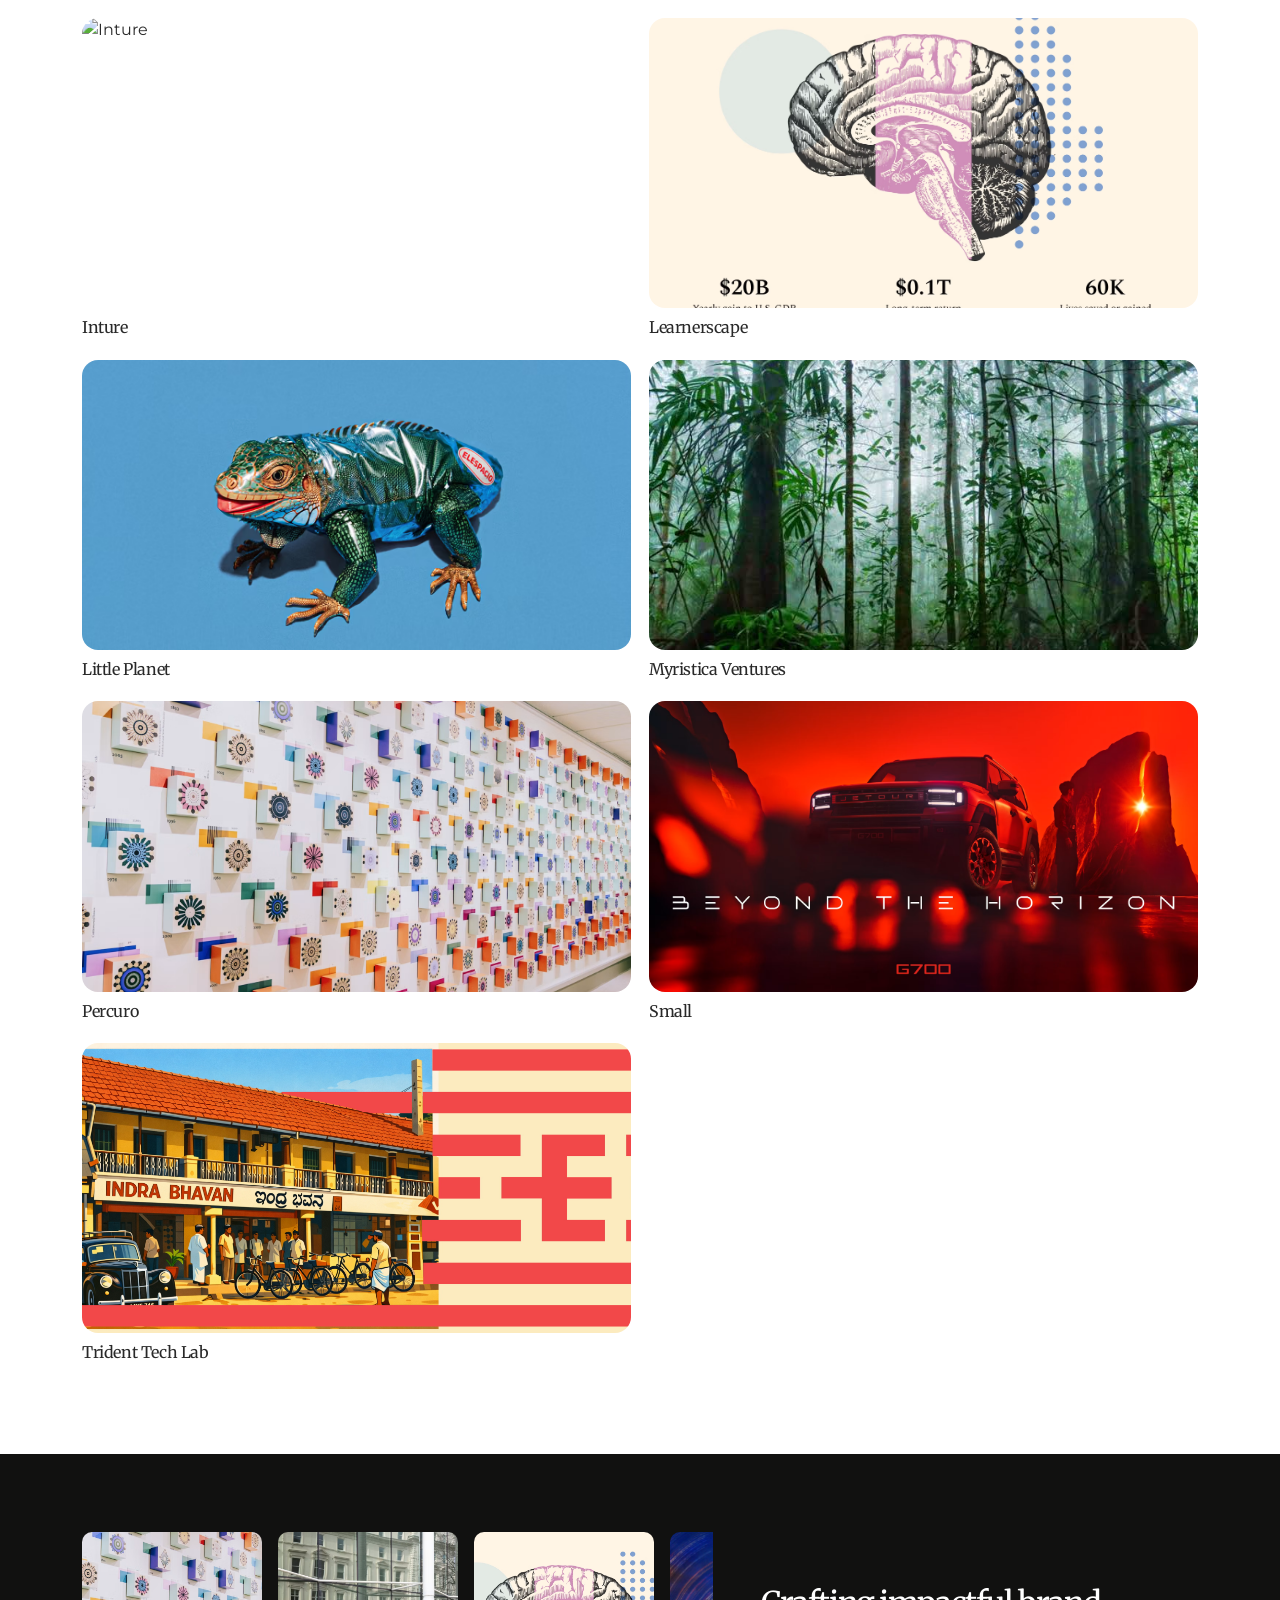
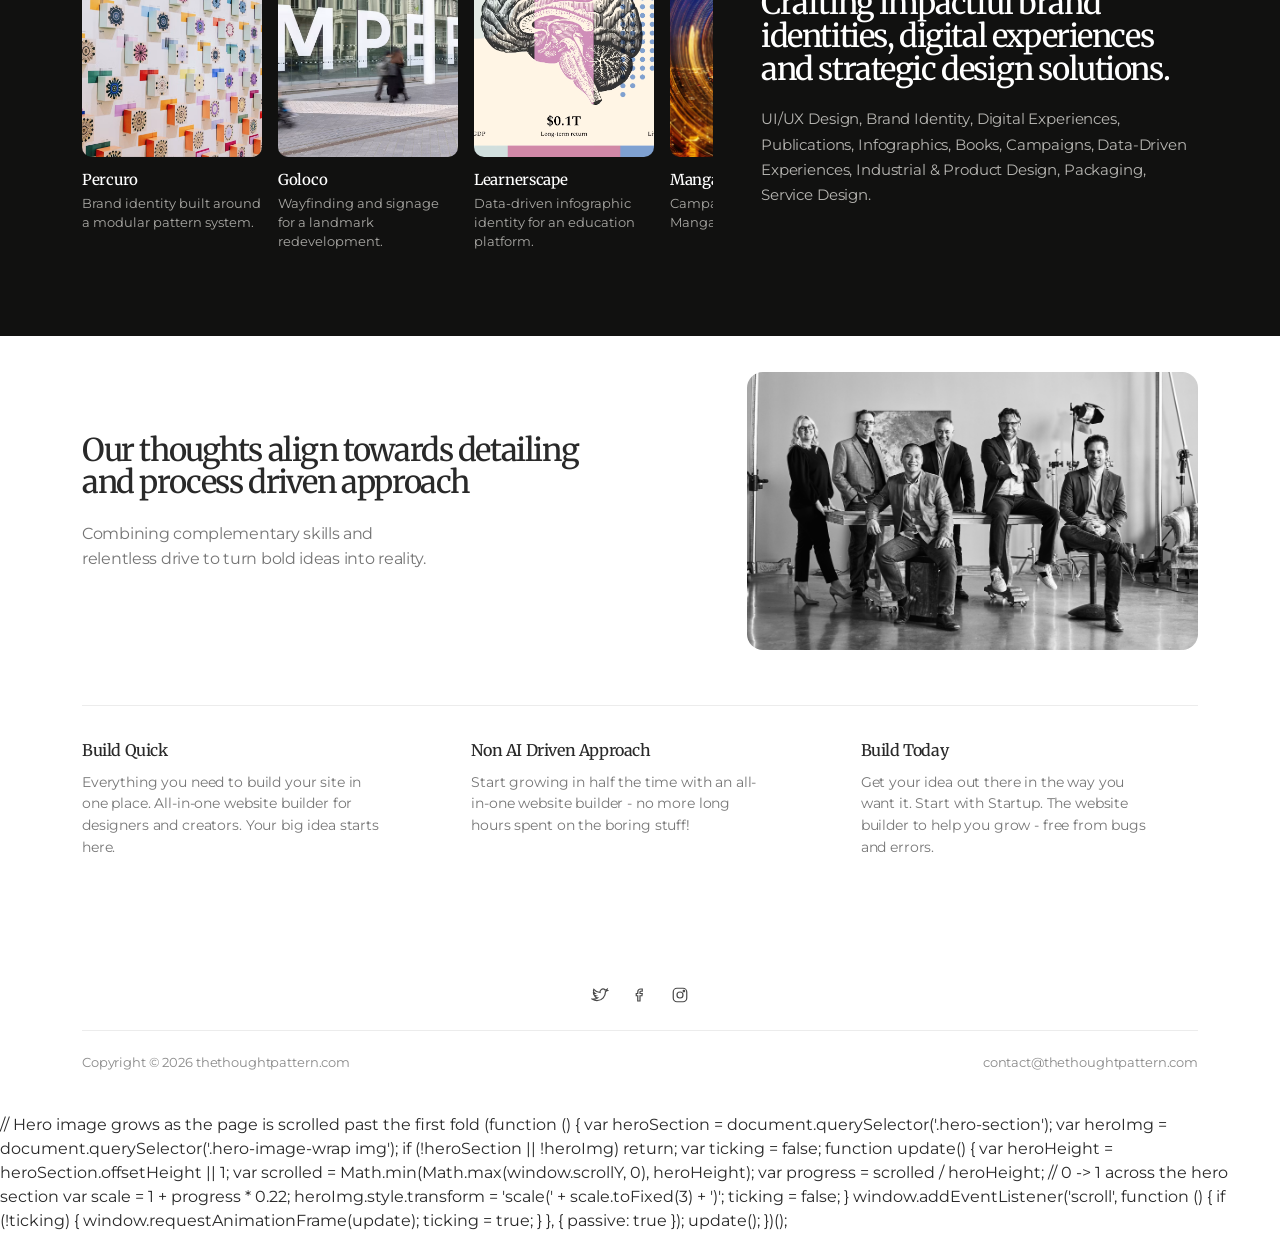
==== commit bc7e03e9: "Update index.html For project tags" ====
--- a/index.html
+++ b/index.html
@@ -86,67 +86,13 @@
         </div>
         <div class="col-lg-5 offset-lg-1">
           <p id="featuresSubtitle" class="intro-copy">Combining complementary skills and relentless drive to turn bold ideas into reality.</p>
-          <div class="filter-pills">
+          <div id="projectFilters" class="filter-pills">
             <button type="button" class="filter-pill active" data-filter="all">All</button>
-            <button type="button" class="filter-pill" data-filter="usability">Usability</button>
-            <button type="button" class="filter-pill" data-filter="branding">Branding</button>
-            <button type="button" class="filter-pill" data-filter="illustrations">Illustrations</button>
-            <button type="button" class="filter-pill" data-filter="design-strategy">Design Strategy</button>
-            <button type="button" class="filter-pill" data-filter="information-design">Information Design</button>
           </div>
         </div>
       </div>
 
-      <div id="projectsGrid" class="row g-4 showcase-grid">
-        <div class="col-md-6 project-card" data-categories="branding,illustrations,design-strategy,information-design">
-          <a href="work-details.html?project=little-planet" class="project-link">
-            <img src="assets/show1.jpg" class="project-image feature-image-wrap" alt="Little Planet">
-            <div class="project-meta"><span>Little Planet</span><span class="project-arrow"></span></div>
-          </a>
-        </div>
-        <div class="col-md-6 project-card" data-categories="usability,design-strategy">
-          <a href="work-details.html?project=trident-tech-lab" class="project-link">
-            <img src="assets/show2.jpg" class="project-image feature-image-wrap" alt="Trident Tech Lab">
-            <div class="project-meta"><span>Trident Tech Lab</span><span class="project-arrow"></span></div>
-          </a>
-        </div>
-        <div class="col-md-6 project-card" data-categories="branding,illustrations">
-          <a href="work-details.html?project=percuro" class="project-link">
-            <img src="assets/show3.jpg" class="project-image feature-image-wrap" alt="Percuro">
-            <div class="project-meta"><span>Percuro</span><span class="project-arrow"></span></div>
-          </a>
-        </div>
-        <div class="col-md-6 project-card" data-categories="usability,information-design">
-          <a href="work-details.html?project=goloco" class="project-link">
-            <img src="assets/show4.jpg" class="project-image feature-image-wrap" alt="Goloco">
-            <div class="project-meta"><span>Goloco</span><span class="project-arrow"></span></div>
-          </a>
-        </div>
-        <div class="col-md-6 project-card" data-categories="information-design,illustrations">
-          <a href="work-details.html?project=learnerscape" class="project-link">
-            <img src="assets/show5.jpg" class="project-image feature-image-wrap" alt="Learnerscape">
-            <div class="project-meta"><span>Learnerscape</span><span class="project-arrow"></span></div>
-          </a>
-        </div>
-        <div class="col-md-6 project-card" data-categories="illustrations,branding">
-          <a href="work-details.html?project=myristica" class="project-link">
-            <img src="assets/show6.jpg" class="project-image feature-image-wrap" alt="Myristica">
-            <div class="project-meta"><span>Myristica</span><span class="project-arrow"></span></div>
-          </a>
-        </div>
-        <div class="col-md-6 project-card" data-categories="usability,branding">
-          <a href="work-details.html?project=small" class="project-link">
-            <img src="assets/show7.jpg" class="project-image feature-image-wrap" alt="Small">
-            <div class="project-meta"><span>Small</span><span class="project-arrow"></span></div>
-          </a>
-        </div>
-        <div class="col-md-6 project-card" data-categories="branding,design-strategy">
-          <a href="work-details.html?project=arthay" class="project-link">
-            <img src="assets/show8.jpg" class="project-image feature-image-wrap" alt="Arthaye">
-            <div class="project-meta"><span>Arthaye</span><span class="project-arrow"></span></div>
-          </a>
-        </div>
-      </div>
+      <div id="projectsGrid" class="row g-4 showcase-grid"></div>
     </div>
   </section>
 
@@ -260,19 +206,71 @@
       if (el && value !== undefined && value !== null) el.textContent = value;
     }
 
+    var CATEGORY_LABELS = {
+      "usability": "Usability",
+      "branding": "Branding",
+      "illustrations": "Illustrations",
+      "design-strategy": "Design Strategy",
+      "information-design": "Information Design"
+    };
+
+    var CATEGORY_ORDER = [
+      "usability",
+      "branding",
+      "illustrations",
+      "design-strategy",
+      "information-design"
+    ];
+
+    function escapeHtml(value) {
+      return String(value == null ? '' : value)
+        .replace(/&/g, '&amp;')
+        .replace(/</g, '&lt;')
+        .replace(/>/g, '&gt;')
+        .replace(/\"/g, '&quot;')
+        .replace(/'/g, '&#039;');
+    }
+
+    function renderFilters(projects) {
+      var wrap = document.getElementById('projectFilters');
+      if (!wrap || !Array.isArray(projects)) return;
+
+      var available = {};
+      projects.forEach(function (project) {
+        if (!Array.isArray(project.categories)) return;
+        project.categories.forEach(function (category) {
+          if (CATEGORY_LABELS[category]) available[category] = true;
+        });
+      });
+
+      var categories = CATEGORY_ORDER.filter(function (category) {
+        return available[category];
+      });
+
+      wrap.innerHTML = '<button type="button" class="filter-pill active" data-filter="all">All</button>' +
+        categories.map(function (category) {
+          return '<button type="button" class="filter-pill" data-filter="' +
+            escapeHtml(category) + '">' + escapeHtml(CATEGORY_LABELS[category]) + '</button>';
+        }).join('');
+    }
+
     function renderProjects(projects) {
       var grid = document.getElementById('projectsGrid');
       if (!grid || !Array.isArray(projects)) return;
 
       grid.innerHTML = projects.map(function (project) {
-        var categories = Array.isArray(project.categories) ? project.categories.join(',') : '';
+        var categories = Array.isArray(project.categories) ? project.categories : [];
         var image = assetUrl(project.image || project.hero || '');
         var slug = encodeURIComponent(project.slug || '');
         var title = project.title || project.slug || 'Project';
-        return '<div class="col-md-6 project-card" data-categories="' + categories + '">' +
+        var categoryAttr = categories.map(function (category) {
+          return escapeHtml(category);
+        }).join(',');
+
+        return '<div class="col-md-6 project-card" data-categories="' + categoryAttr + '">' +
           '<a href="work-details.html?project=' + slug + '" class="project-link">' +
-          '<img src="' + image + '" class="project-image feature-image-wrap" alt="' + title.replace(/"/g, '&quot;') + '">' +
-          '<div class="project-meta"><span>' + title + '</span><span class="project-arrow"></span></div>' +
+          '<img src="' + escapeHtml(image) + '" class="project-image feature-image-wrap" alt="' + escapeHtml(title) + '">' +
+          '<div class="project-meta"><span>' + escapeHtml(title) + '</span><span class="project-arrow"></span></div>' +
           '</a></div>';
       }).join('');
 
@@ -301,15 +299,20 @@
 
     function initFilters() {
       var pills = document.querySelectorAll('.filter-pill');
-      var cards = document.querySelectorAll('.project-card');
       pills.forEach(function (pill) {
         pill.onclick = function () {
           pills.forEach(function (p) { p.classList.remove('active'); });
           pill.classList.add('active');
+
           var filter = pill.getAttribute('data-filter');
+          var cards = document.querySelectorAll('.project-card');
+
           cards.forEach(function (card) {
-            var cats = (card.getAttribute('data-categories') || '').split(',');
-            card.classList.toggle('is-hidden', filter !== 'all' && cats.indexOf(filter) === -1);
+            var cats = (card.getAttribute('data-categories') || '')
+              .split(',')
+              .filter(Boolean);
+            var show = filter === 'all' || cats.indexOf(filter) !== -1;
+            card.classList.toggle('is-hidden', !show);
           });
         };
       });
@@ -358,9 +361,10 @@
 
       try {
         var manifest = await getJSON('content/projects/index.json');
-        renderProjects(manifest.projects || manifest);
+        var projects = manifest.projects || manifest;
+        renderFilters(projects);
+        renderProjects(projects);
       } catch (error) {
-        // The original HTML cards remain as a graceful fallback.
         console.error('Project manifest could not be loaded:', error);
         initFilters();
       }
@@ -370,25 +374,6 @@
     loadLanding();
   })();
 </script>
-
-<script>
-  // Work section filtering
-  (function () {
-    var pills = document.querySelectorAll('.filter-pill');
-    var cards = document.querySelectorAll('.project-card');
-    pills.forEach(function (pill) {
-      pill.addEventListener('click', function () {
-        pills.forEach(function (p) { p.classList.remove('active'); });
-        pill.classList.add('active');
-        var filter = pill.getAttribute('data-filter');
-        cards.forEach(function (card) {
-          var cats = (card.getAttribute('data-categories') || '').split(',');
-          var show = filter === 'all' || cats.indexOf(filter) !== -1;
-          card.classList.toggle('is-hidden', !show);
-        });
-      });
-    });
-  })();
 
   // Hero image grows as the page is scrolled past the first fold
   (function () {
--- a/styles.css
+++ b/styles.css
@@ -115,7 +115,7 @@
 
 .intro-copy {
   max-width: 390px;
-  margin: 3px 0 0;
+  margin: 3px 0 16px 0;
   font-size: 16px;
   line-height: 1.58;
   font-weight: 400;
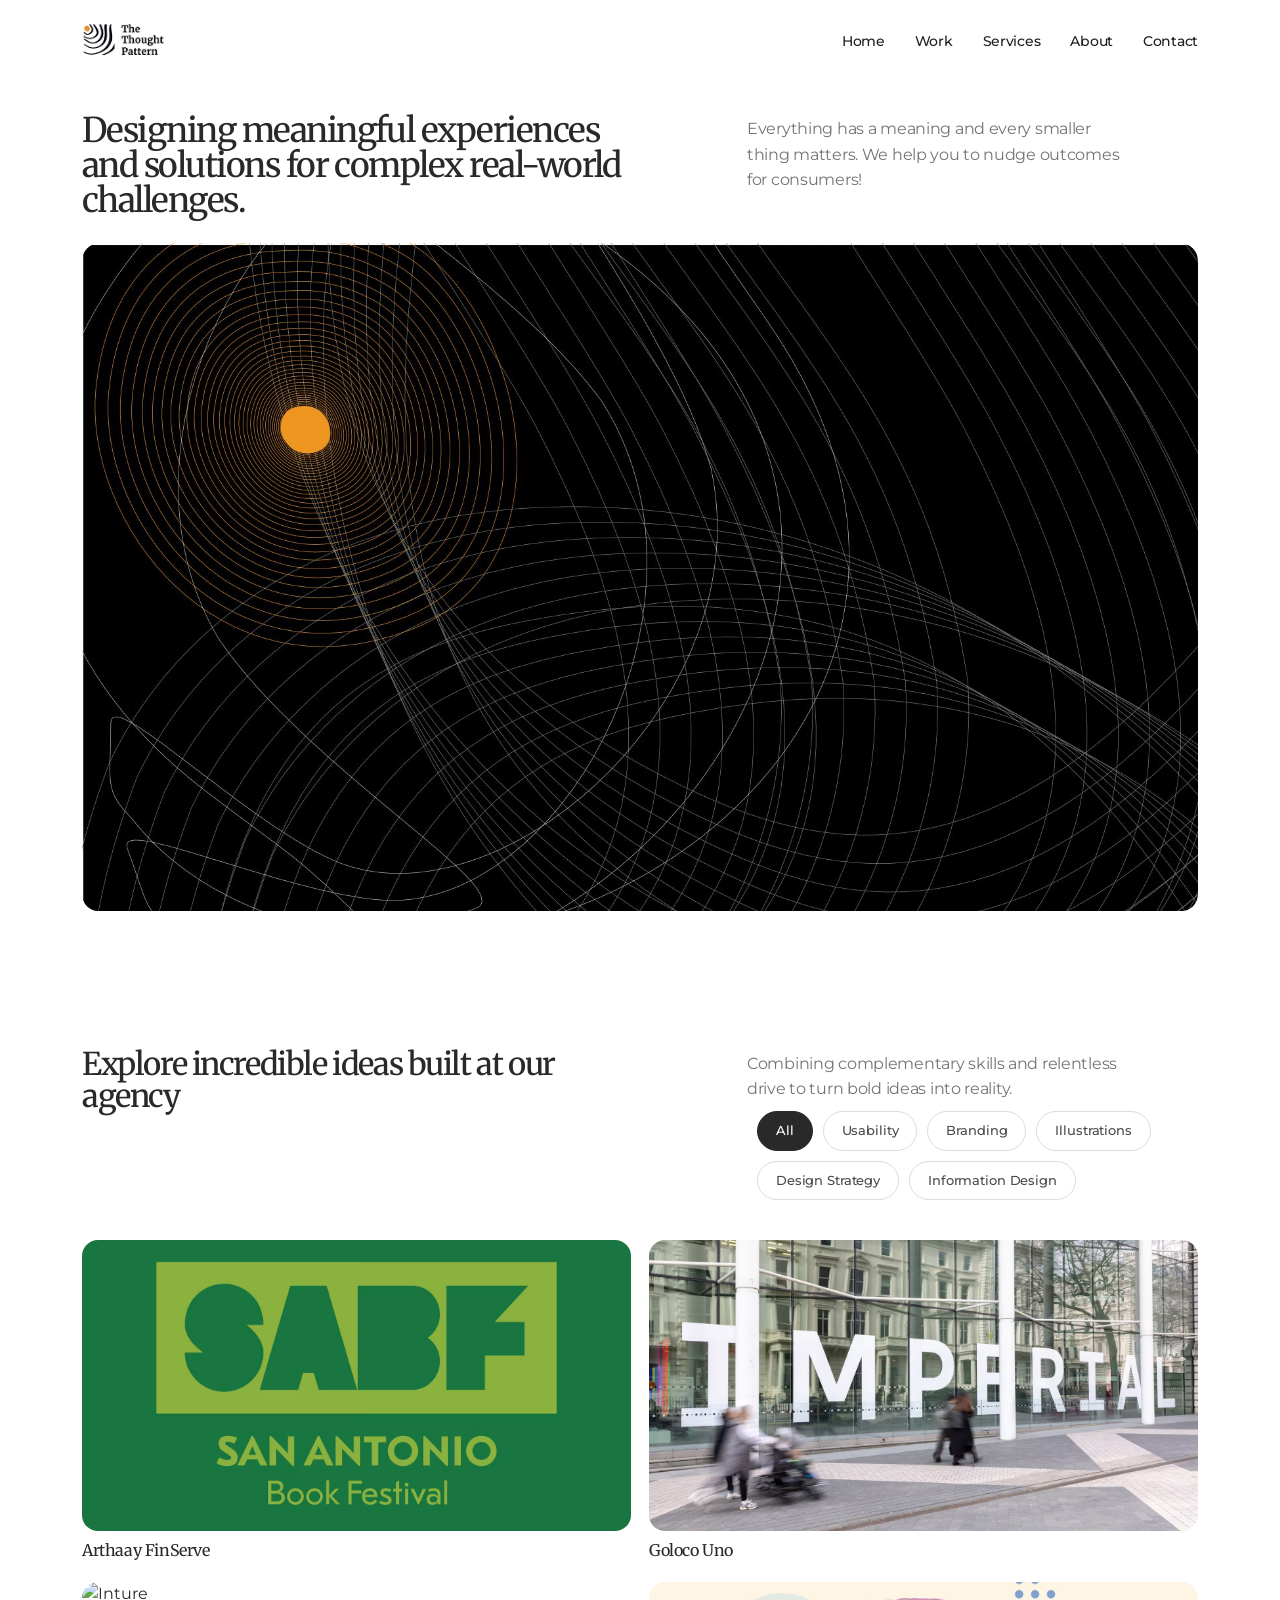
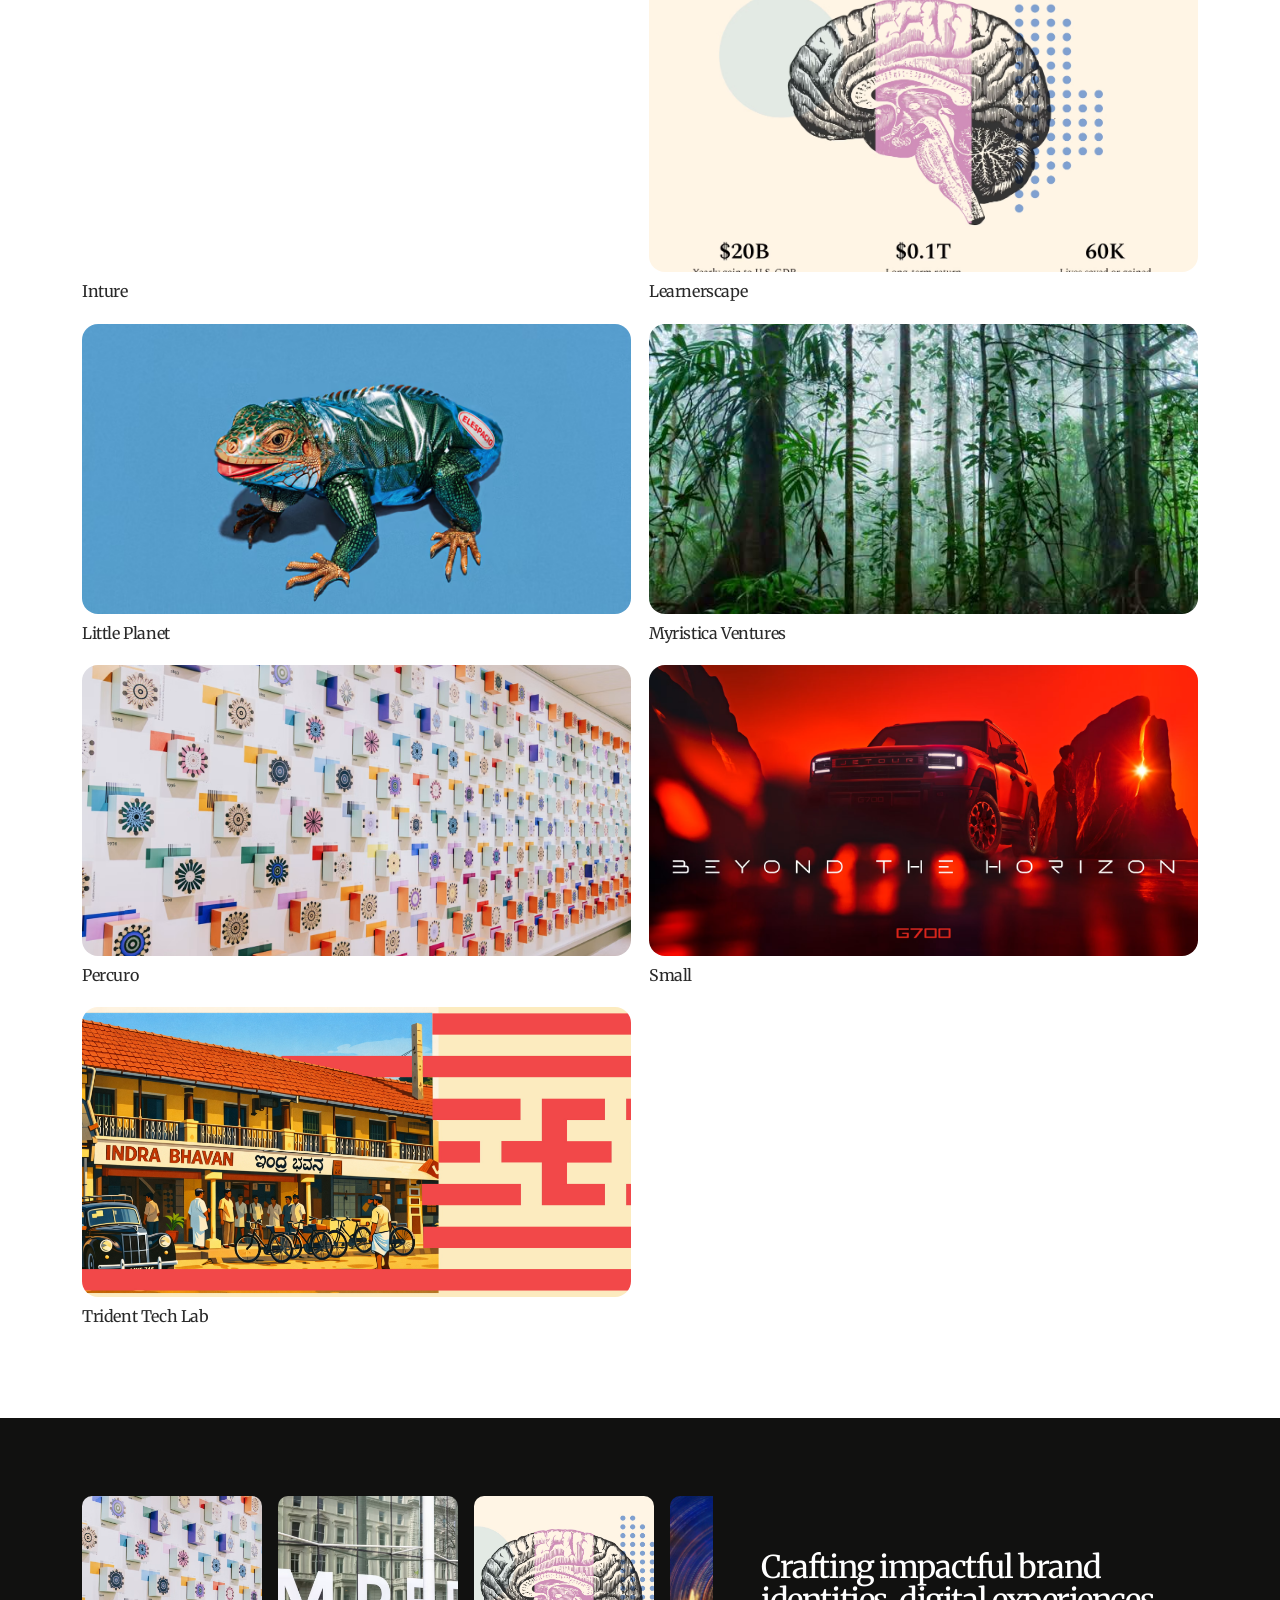
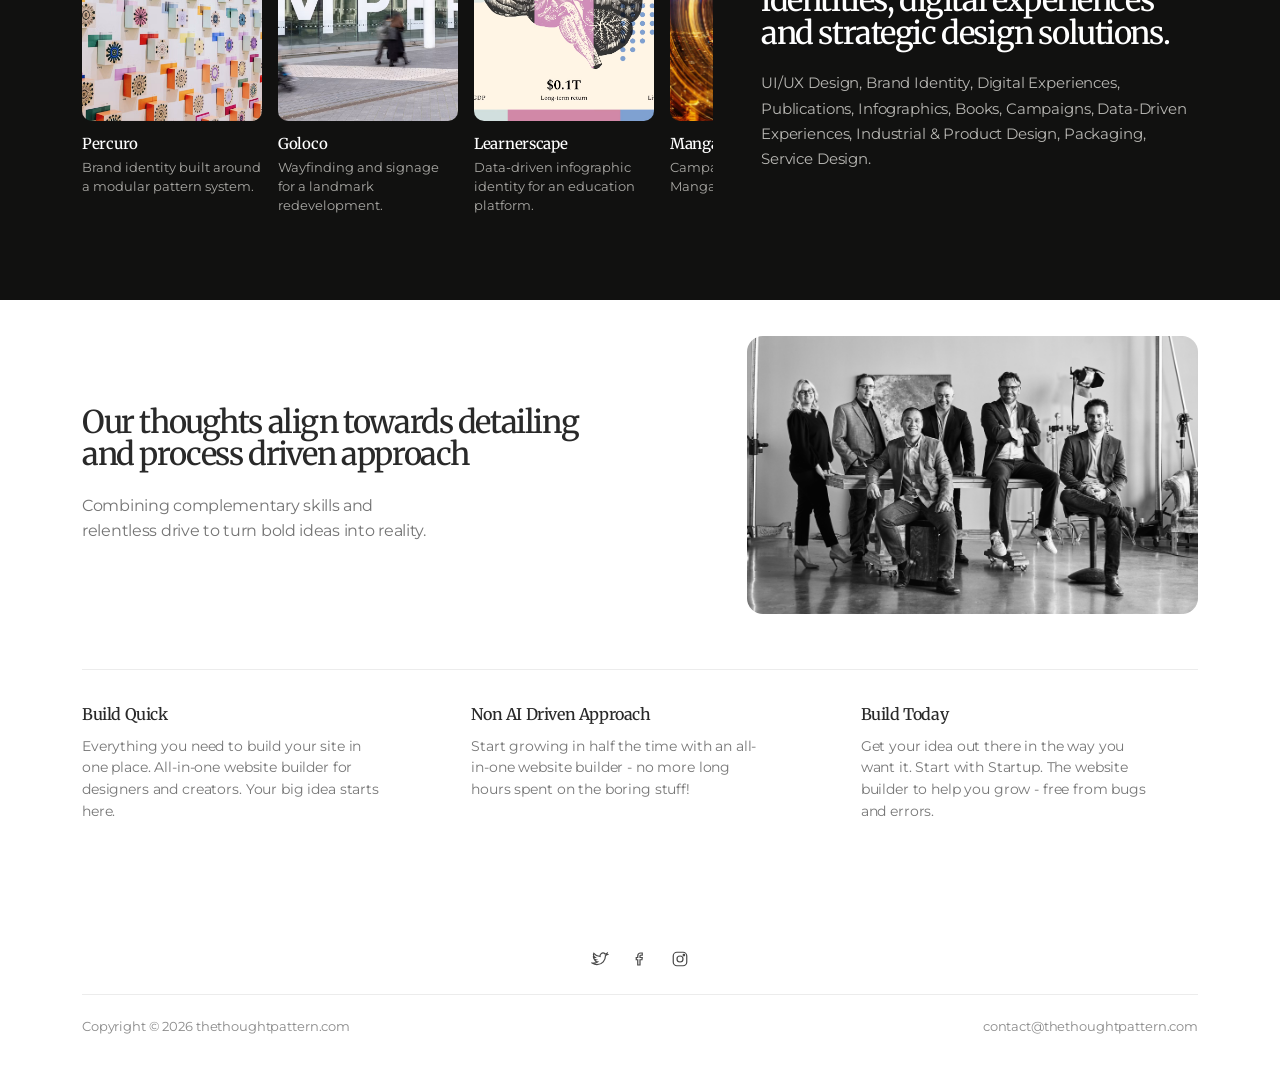
==== commit 30e0fdd1: "Update index.html" ====
--- a/index.html
+++ b/index.html
@@ -374,7 +374,7 @@
     loadLanding();
   })();
 </script>
-
+<script>
   // Hero image grows as the page is scrolled past the first fold
   (function () {
     var heroSection = document.querySelector('.hero-section');
--- a/styles.css
+++ b/styles.css
@@ -115,7 +115,7 @@
 
 .intro-copy {
   max-width: 390px;
-  margin: 3px 0 16px 0;
+  margin: 3px 0 0;
   font-size: 16px;
   line-height: 1.58;
   font-weight: 400;
@@ -146,7 +146,7 @@
   display: flex;
   flex-wrap: wrap;
   gap: 10px;
-  margin: 0 0 40px;
+  margin: 10px;
 }
 .filter-pill {
   appearance: none;
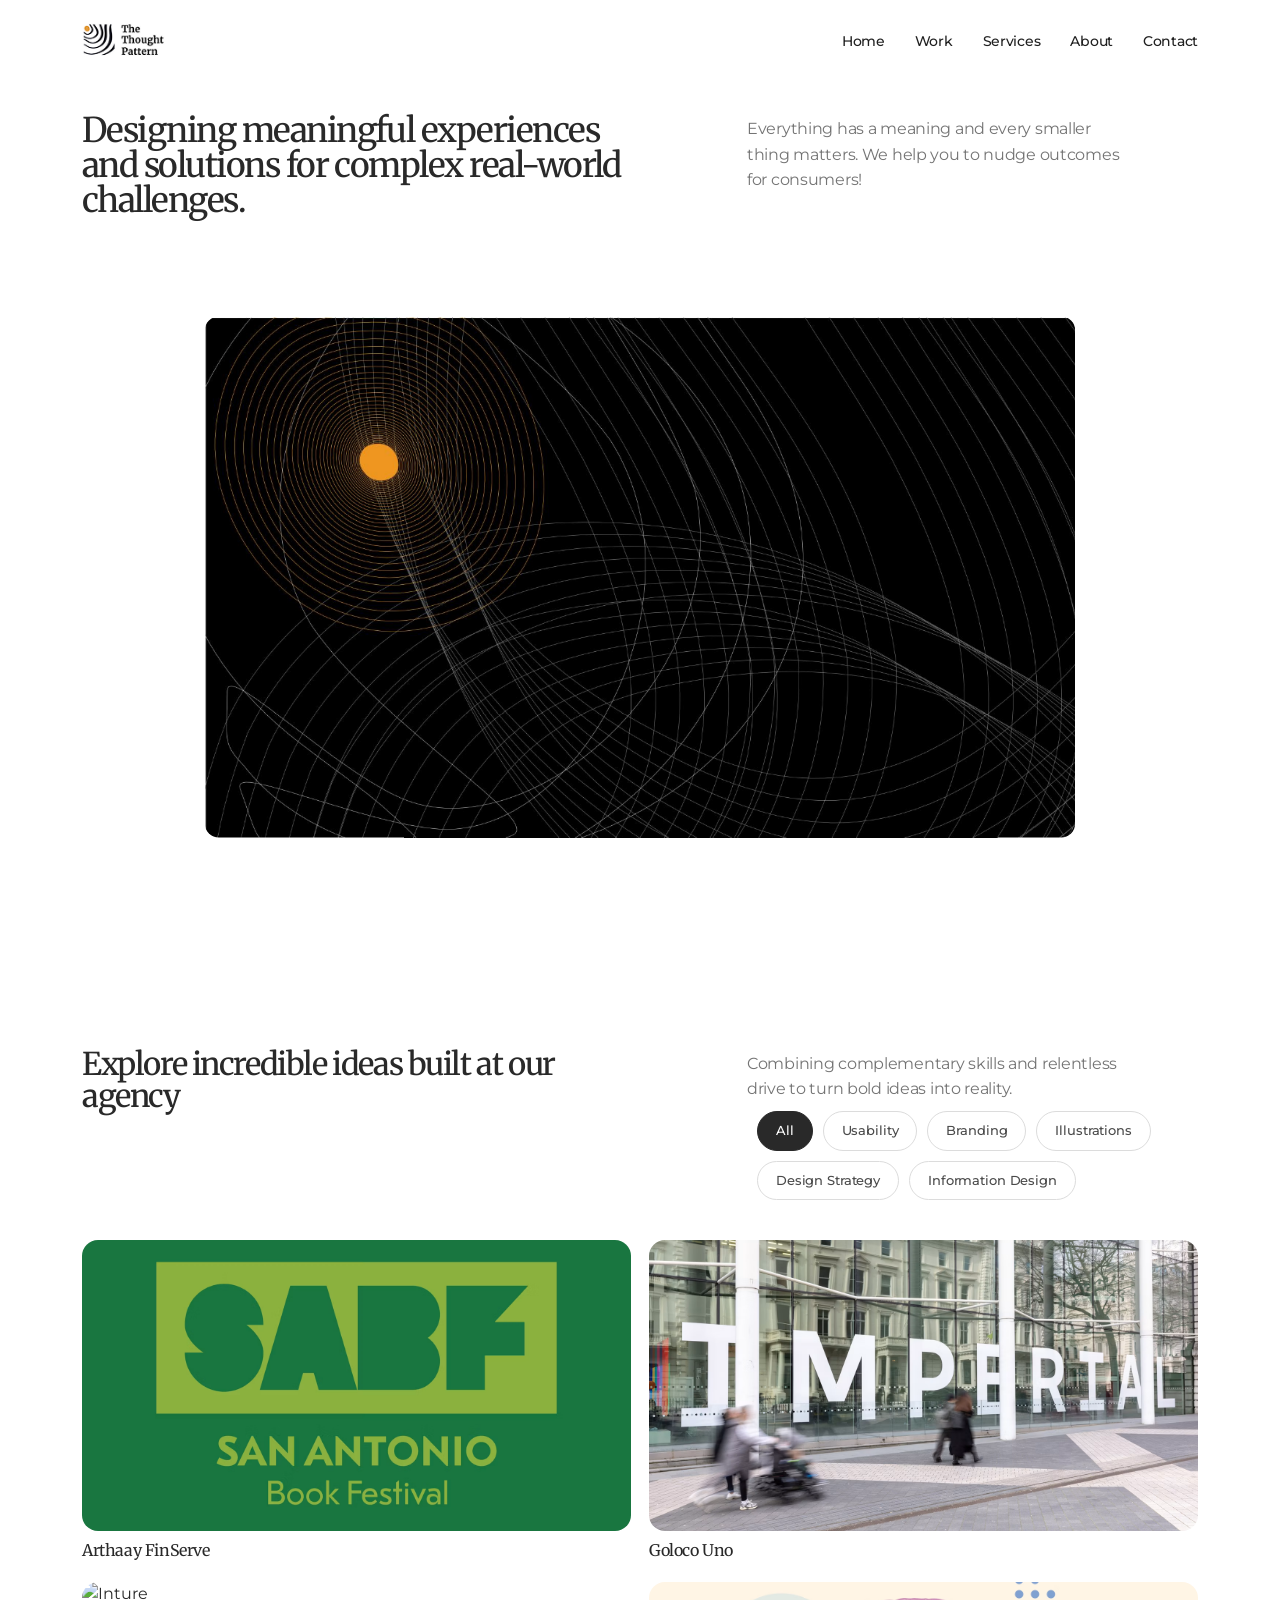
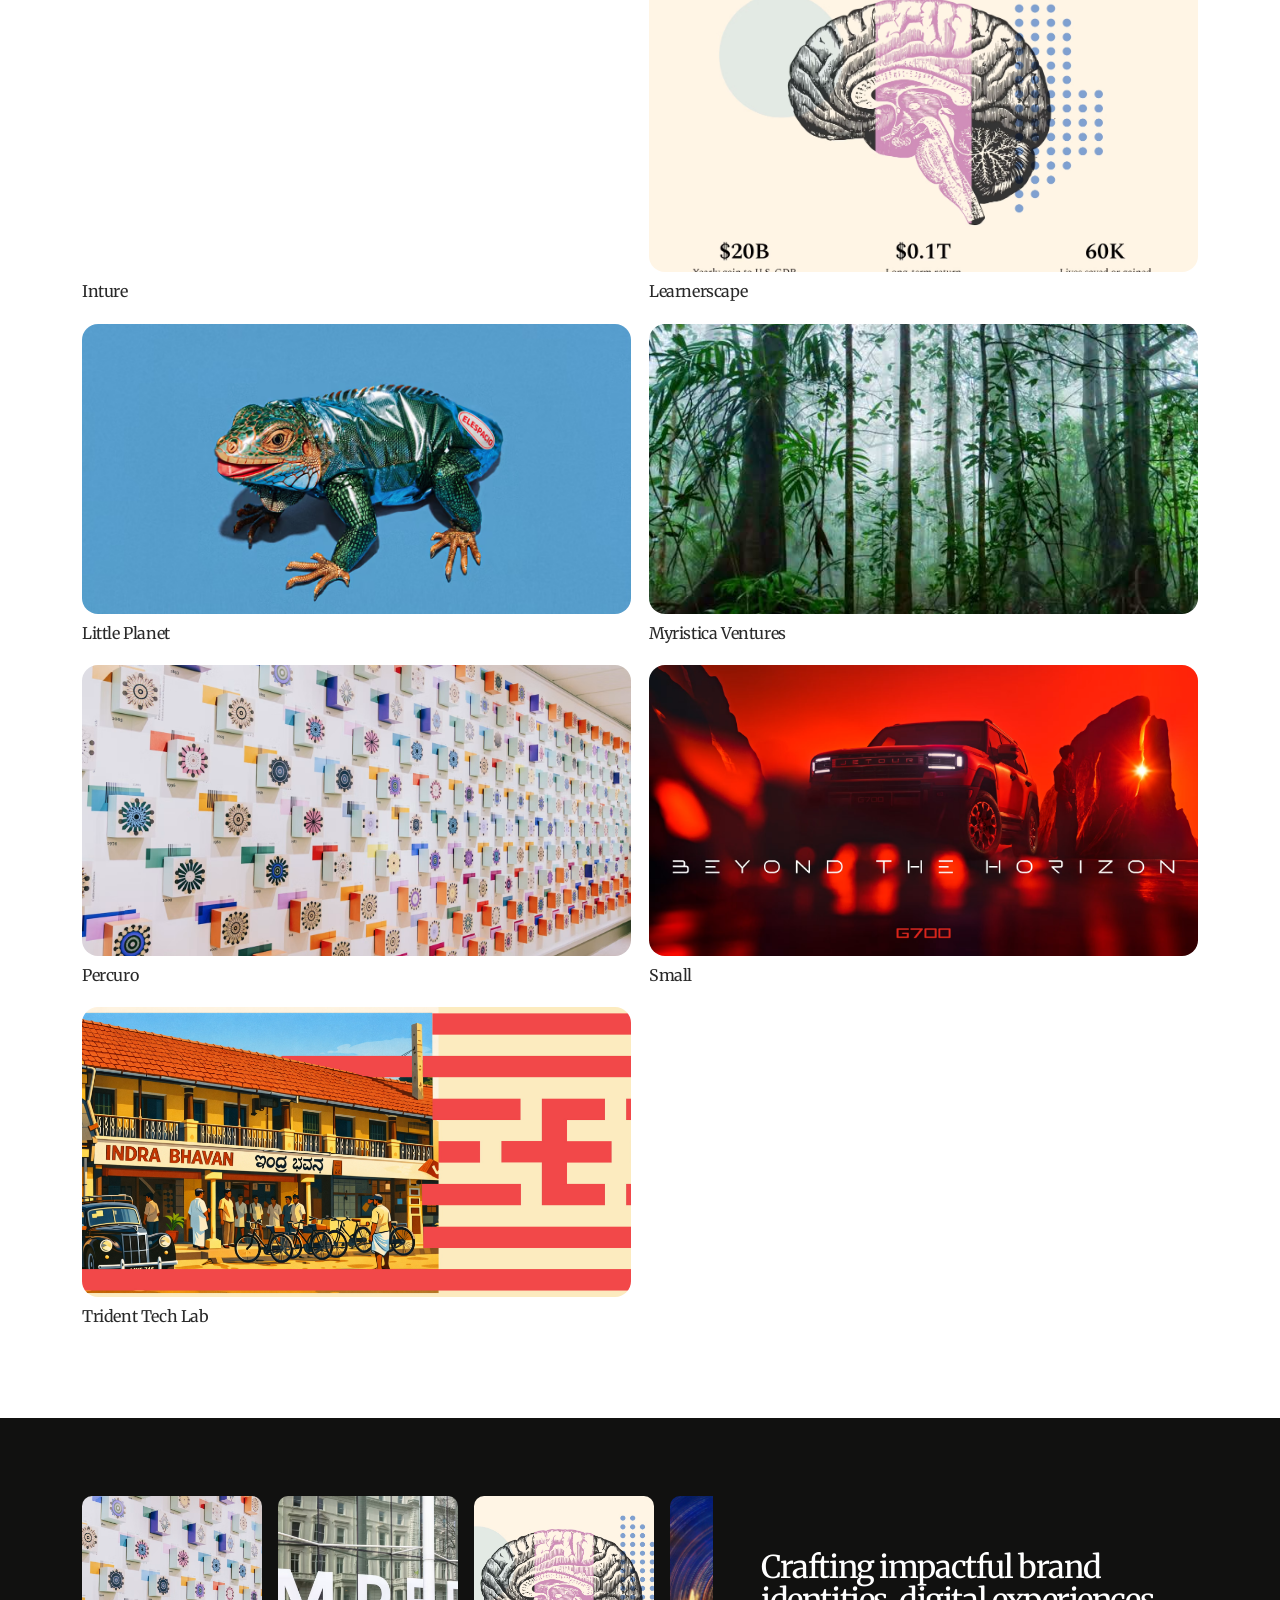
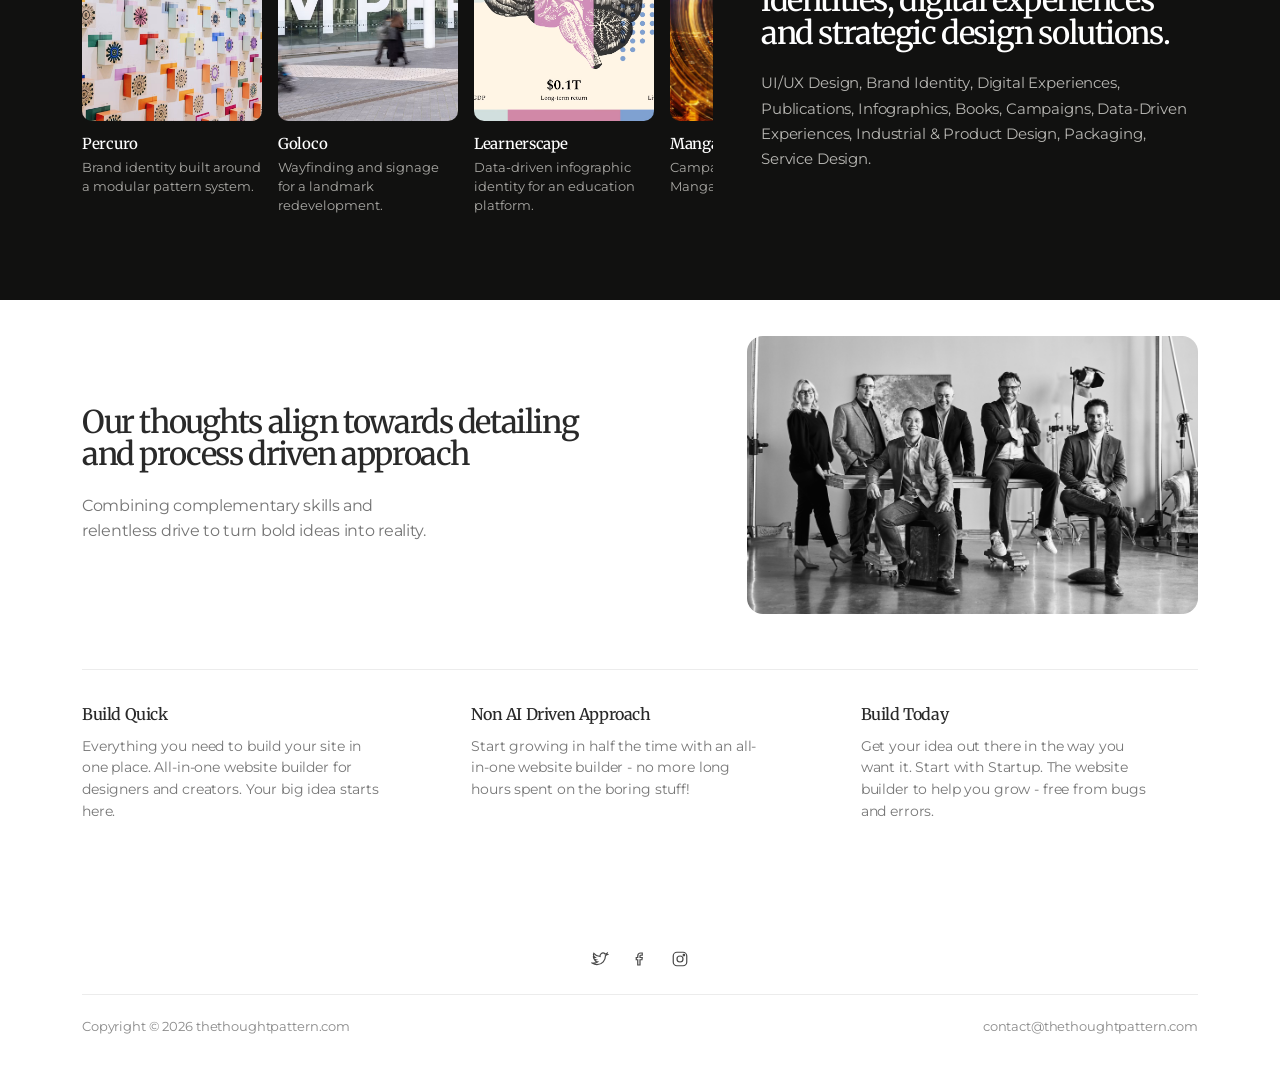
==== commit 5edc5c16: "Update index.html Hero zoom effect" ====
--- a/index.html
+++ b/index.html
@@ -373,21 +373,33 @@
     initFilters();
     loadLanding();
   })();
-</script>
-<script>
-  // Hero image grows as the page is scrolled past the first fold
+  // Hero image expands from a smaller starting size as the page scrolls
   (function () {
     var heroSection = document.querySelector('.hero-section');
-    var heroImg = document.querySelector('.hero-image-wrap img');
-    if (!heroSection || !heroImg) return;
+    var heroWrap = document.querySelector('.hero-image-wrap');
+
+    if (!heroSection || !heroWrap) return;
+
     var ticking = false;
+
+    function getStartScale() {
+      return window.innerWidth <= 767 ? 0.90 : 0.78;
+    }
 
     function update() {
       var heroHeight = heroSection.offsetHeight || 1;
-      var scrolled = Math.min(Math.max(window.scrollY, 0), heroHeight);
-      var progress = scrolled / heroHeight; // 0 -> 1 across the hero section
-      var scale = 1 + progress * 0.22;
-      heroImg.style.transform = 'scale(' + scale.toFixed(3) + ')';
+      var animationDistance = heroHeight * 0.75;
+      var scrolled = Math.min(
+        Math.max(window.scrollY, 0),
+        animationDistance
+      );
+
+      var progress = scrolled / animationDistance;
+      var eased = 1 - Math.pow(1 - progress, 2);
+      var startScale = getStartScale();
+      var scale = startScale + (1 - startScale) * eased;
+
+      heroWrap.style.transform = 'scale(' + scale.toFixed(3) + ')';
       ticking = false;
     }
 
@@ -398,6 +410,8 @@
       }
     }, { passive: true });
 
+    window.addEventListener('resize', update);
+
     update();
   })();
 </script>
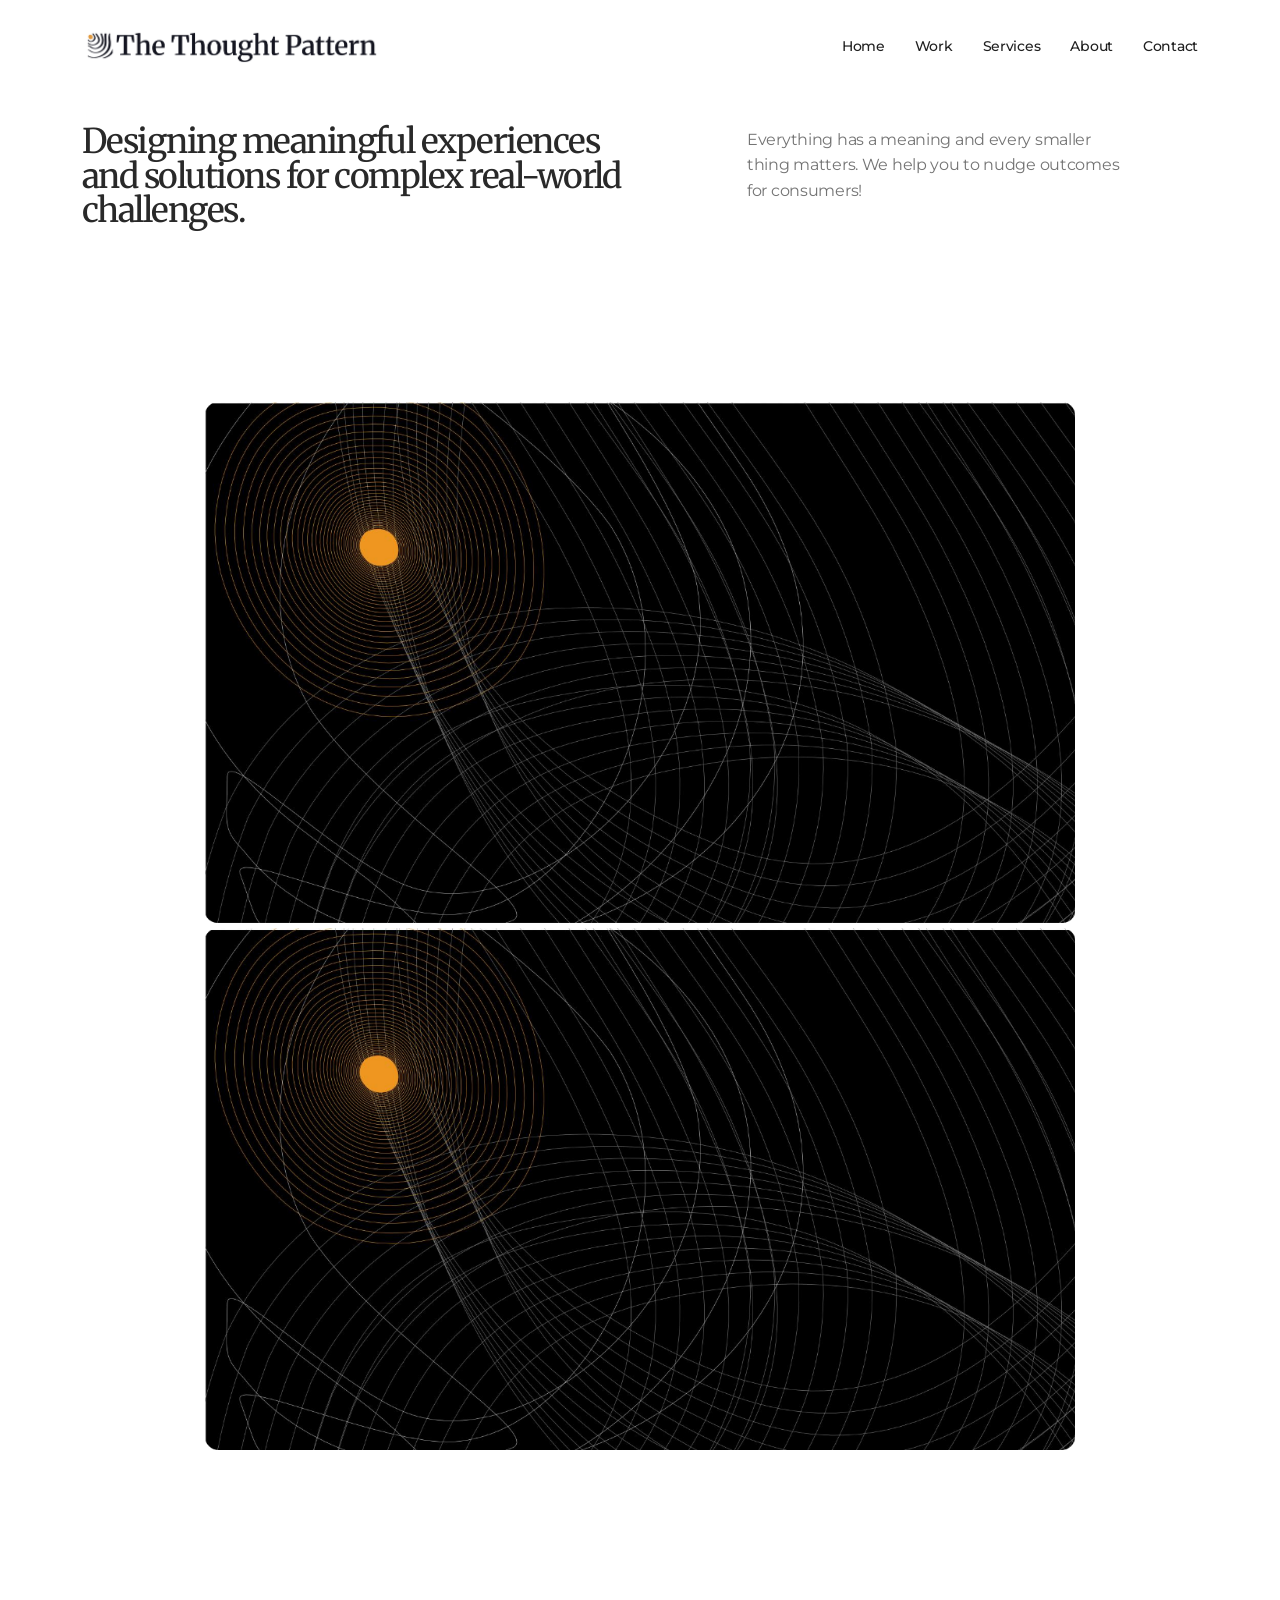
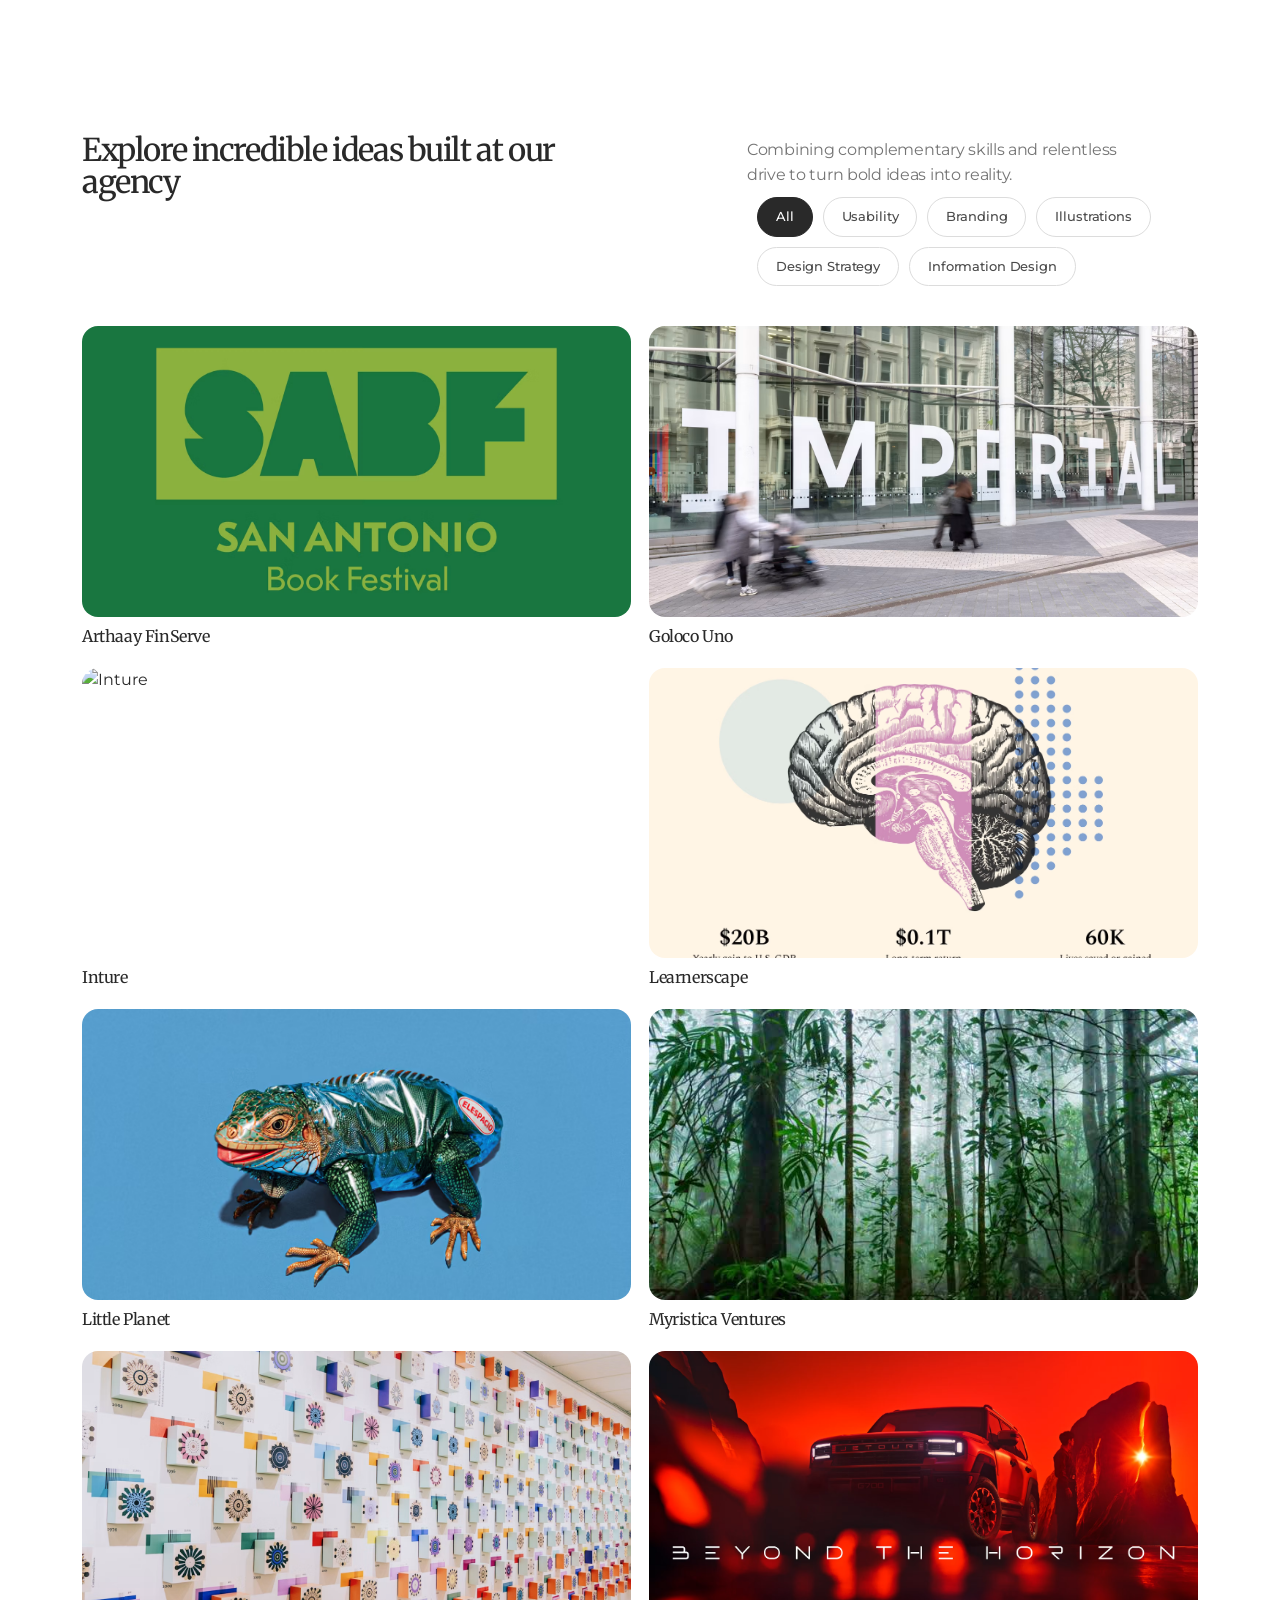
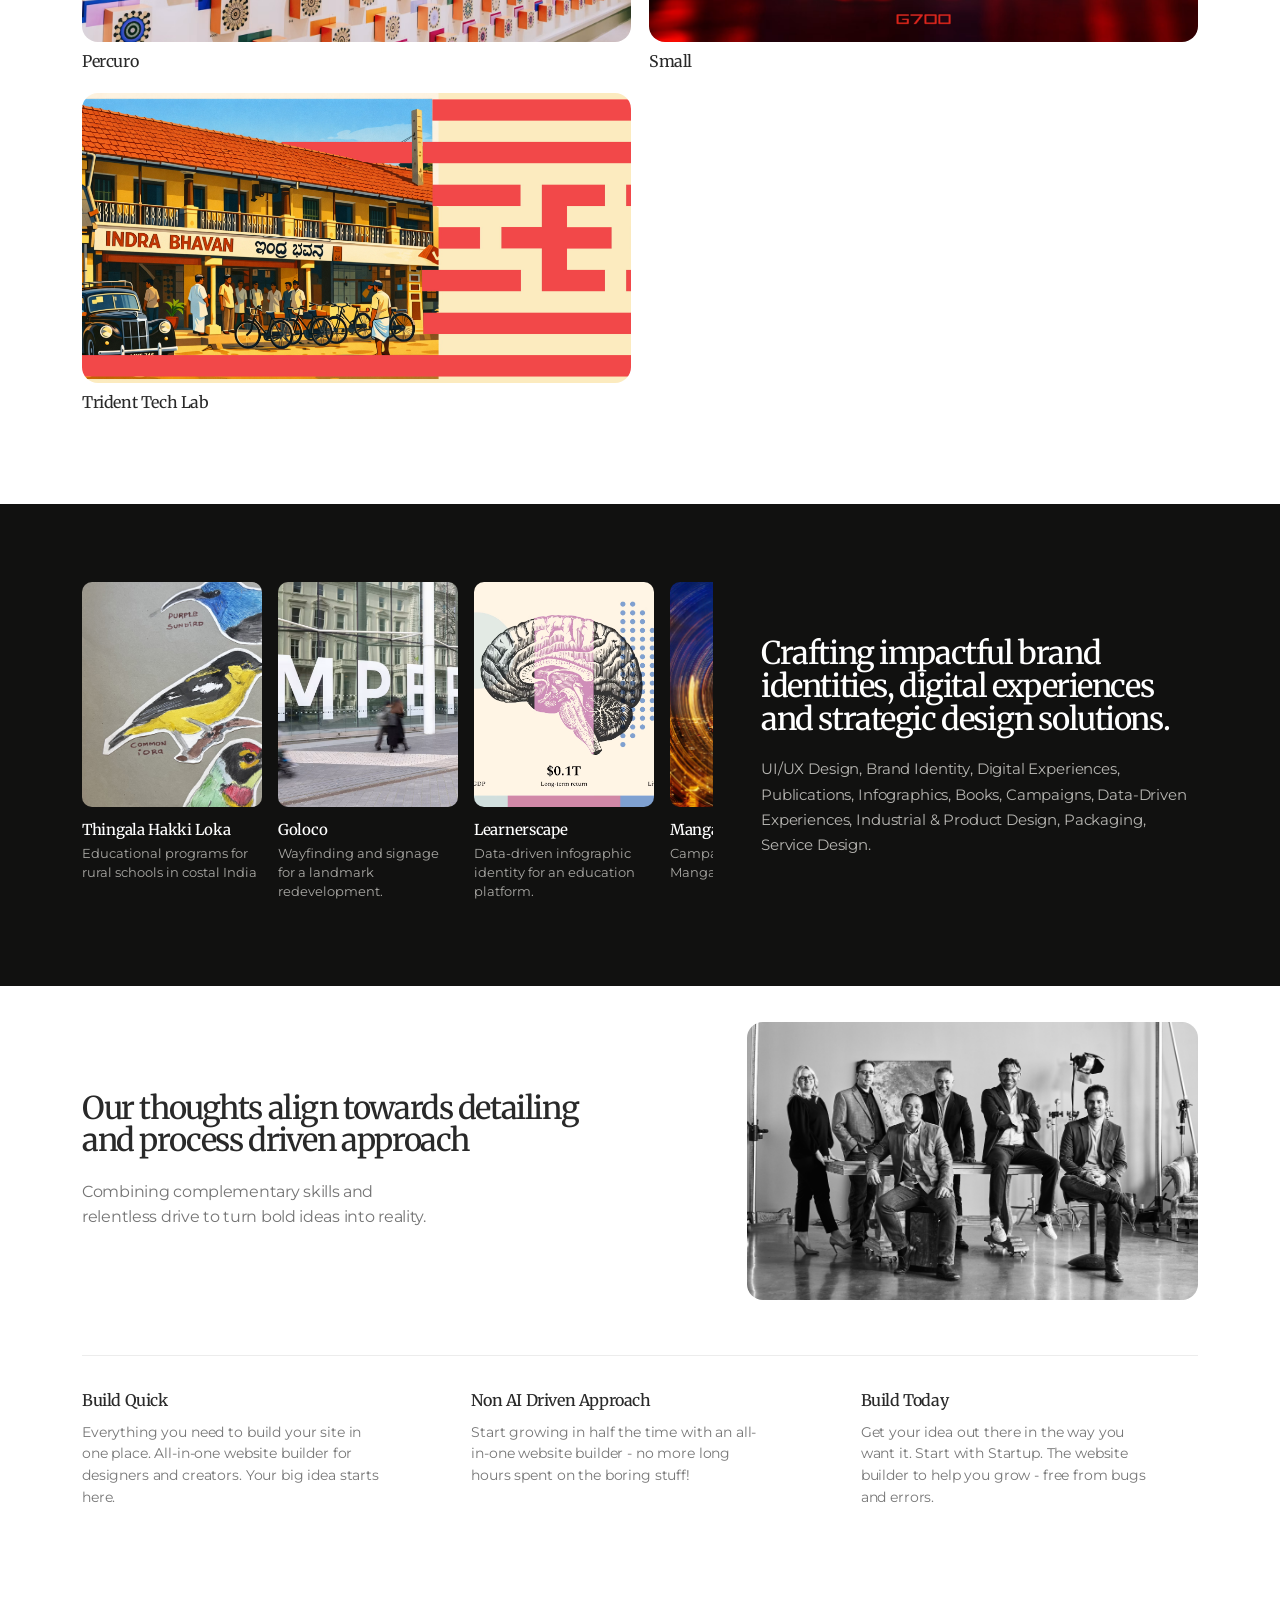
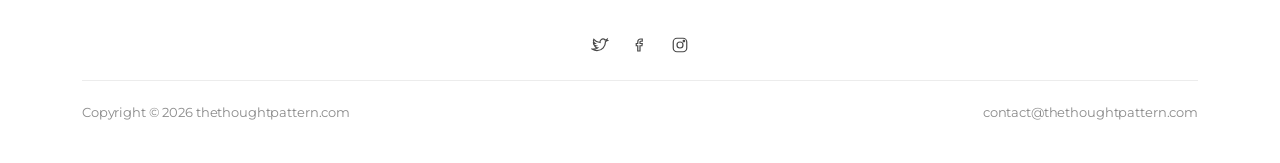
==== commit d492f840: "Update index.html Updated code for video banner" ====
--- a/index.html
+++ b/index.html
@@ -72,7 +72,27 @@
       </div>
 
       <div class="hero-image-wrap">
-        <img id="landingHeroImage" src="assets/feature6.jpeg" class="img-fluid w-100 feature-image-wrap" alt="Startup illustration">
+        <video
+          id="landingHeroVideo"
+          class="img-fluid w-100 feature-image-wrap"
+          autoplay
+          muted
+          loop
+          playsinline
+          preload="metadata"
+          poster="assets/feature6.jpeg"
+          aria-label="The Thought Pattern hero video"
+        >
+          <source id="landingHeroVideoSource" src="" type="video/mp4">
+        </video>
+
+        <!-- Static image fallback. Hidden automatically when a hero video is configured. -->
+        <img
+          id="landingHeroImage"
+          src="assets/feature6.jpeg"
+          class="img-fluid w-100 feature-image-wrap hero-image-fallback"
+          alt="The Thought Pattern hero"
+        >
       </div>
     </div>
   </section>
@@ -324,8 +344,39 @@
         if (data.hero) {
           text(document.getElementById('landingHeroTitle'), data.hero.title);
           text(document.getElementById('landingHeroSubtitle'), data.hero.subtitle);
+
           var heroImage = document.getElementById('landingHeroImage');
-          if (heroImage && data.hero.image) heroImage.src = assetUrl(data.hero.image);
+          var heroVideo = document.getElementById('landingHeroVideo');
+          var heroVideoSource = document.getElementById('landingHeroVideoSource');
+
+          // Use the CMS-selected hero video when available.
+          // Otherwise keep the existing hero image as the fallback.
+          if (heroVideo && heroVideoSource && data.hero.video) {
+            var videoUrl = assetUrl(data.hero.video);
+            heroVideoSource.src = videoUrl;
+            var lowerVideoUrl = videoUrl.split('?')[0].toLowerCase();
+            if (lowerVideoUrl.endsWith('.webm')) {
+              heroVideoSource.type = 'video/webm';
+            } else if (lowerVideoUrl.endsWith('.mov')) {
+              heroVideoSource.type = 'video/quicktime';
+            } else {
+              heroVideoSource.type = 'video/mp4';
+            }
+            heroVideo.poster = data.hero.image ? assetUrl(data.hero.image) : '';
+            heroVideo.classList.add('is-active');
+            if (heroImage) heroImage.classList.add('is-hidden');
+            heroVideo.onerror = function () {
+              heroVideo.classList.remove('is-active');
+              if (heroImage) heroImage.classList.remove('is-hidden');
+            };
+            heroVideo.load();
+            var playPromise = heroVideo.play();
+            if (playPromise && typeof playPromise.catch === 'function') {
+              playPromise.catch(function () { /* Autoplay may be blocked by the browser. */ });
+            }
+          } else if (heroImage && data.hero.image) {
+            heroImage.src = assetUrl(data.hero.image);
+          }
         }
         if (data.showcase) {
           text(document.getElementById('landingShowcaseTitle'), data.showcase.title);
--- a/styles.css
+++ b/styles.css
@@ -41,12 +41,12 @@
 }
 
 .navbar {
-  min-height: 72px;
+  min-height: 92px;
   padding: 20px 0;
 }
 
 .navbar-brand { margin: 0; padding: 0; line-height: 1; }
-.navbar-brand img { width: 88px; height: auto; }
+.navbar-brand img { width: 300px; height: auto; }
 
 .navbar-nav { gap: 30px; }
 .nav-link {
@@ -130,13 +130,17 @@
   flex: 1 1 auto;
   min-height: 260px;
   position: relative;
+
+  /* Start inset and expand to full size while scrolling. */
+  transform: scale(0.78);
+  transform-origin: center center;
+  will-change: transform;
 }
 .hero-image-wrap img {
   width: 100%;
   height: 100%;
   object-fit: cover;
-  transform-origin: 50% 30%;
-  will-change: transform;
+  display: block;
 }
 
 .showcase-section { padding: 112px 0 92px; }
